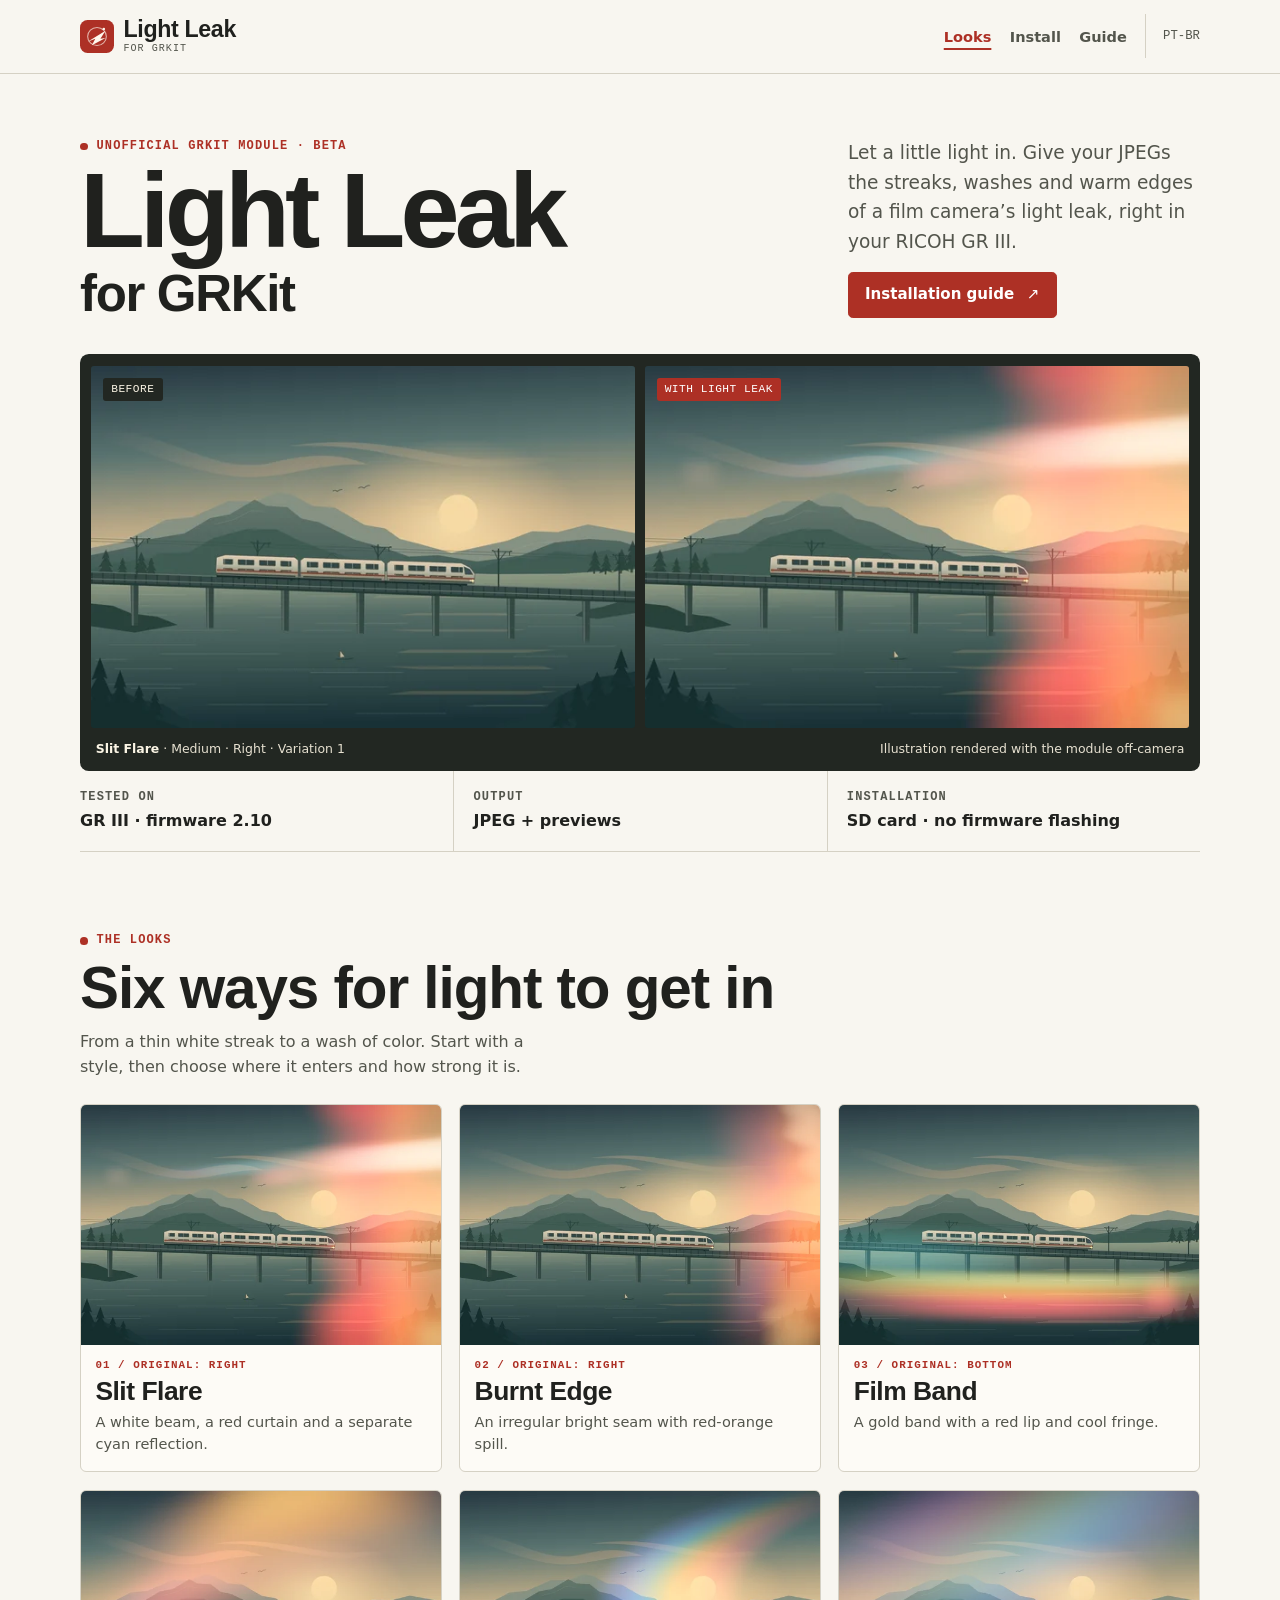
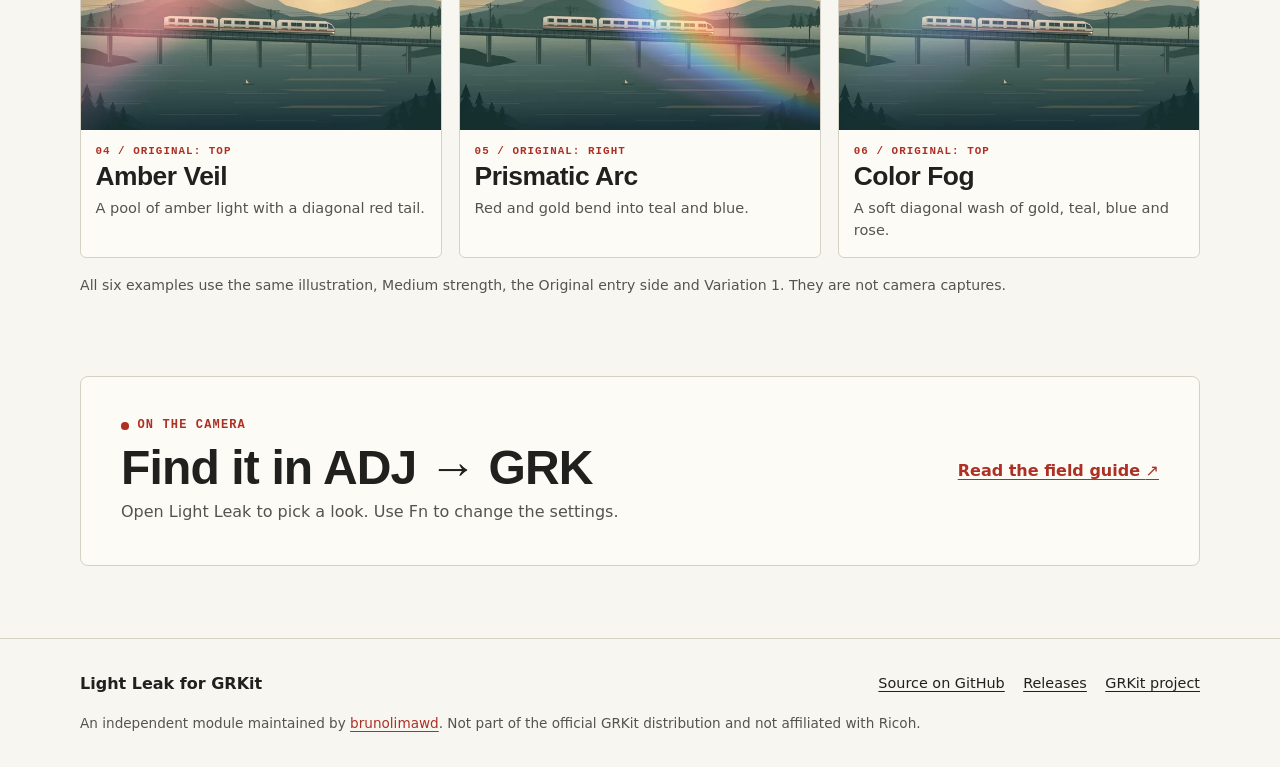
==== index.html @ 66092edd "feat(site): launch the Light Leak microsite" ====
<!doctype html>
<html lang="en">
<head>
  <meta charset="utf-8">
  <meta name="viewport" content="width=device-width, initial-scale=1">
  <title>Light Leak for GRKit — film light leaks on RICOH GR III</title>
  <meta name="description" content="Light Leak is an unofficial GRKit module that adds six film-inspired light leaks to in-camera JPEGs. See examples, compatibility and installation instructions.">
  <link rel="canonical" href="https://brunolimawd.github.io/grkit-light-leak/">
  <link rel="alternate" hreflang="en" href="https://brunolimawd.github.io/grkit-light-leak/">
  <link rel="alternate" hreflang="pt-BR" href="https://brunolimawd.github.io/grkit-light-leak/pt-br/">
  <link rel="alternate" hreflang="x-default" href="https://brunolimawd.github.io/grkit-light-leak/">
  <meta property="og:type" content="website">
  <meta property="og:site_name" content="Light Leak for GRKit">
  <meta property="og:title" content="Light Leak for GRKit — film light leaks on RICOH GR III">
  <meta property="og:description" content="An independent GRKit module that lets a little light into your JPEGs. See six looks and learn how to install it.">
  <meta property="og:url" content="https://brunolimawd.github.io/grkit-light-leak/">
  <meta property="og:locale" content="en_US">
  <meta property="og:locale:alternate" content="pt_BR">
  <meta property="og:image" content="https://brunolimawd.github.io/grkit-light-leak/assets/share.jpg">
  <meta property="og:image:width" content="1200">
  <meta property="og:image:height" content="630">
  <meta property="og:image:alt" content="An illustrated train crosses a bay at dusk with a red light leak entering from the right.">
  <meta name="twitter:card" content="summary_large_image">
  <link rel="icon" type="image/svg+xml" href="assets/mark.svg">
  <link rel="stylesheet" href="assets/site.css">
  <script type="application/ld+json">
    {"@context":"https://schema.org","@type":"WebSite","name":"Light Leak for GRKit","url":"https://brunolimawd.github.io/grkit-light-leak/","inLanguage":["en","pt-BR"]}
  </script>
</head>
<body>
  <a class="skip" href="#main">Skip to content</a>
  <header class="masthead">
    <div class="wrap masthead-inner">
      <a class="brand" href="./">
        <img src="assets/mark.svg" alt="" width="40" height="40">
        <span><span class="brand-name">Light Leak</span> <span class="brand-sub">FOR GRKIT</span></span>
      </a>
      <nav class="nav" aria-label="Main navigation">
        <ul>
          <li><a href="./" aria-current="page">Looks</a></li>
          <li><a href="install/">Install</a></li>
          <li><a href="guide/">Guide</a></li>
          <li><a class="language" href="pt-br/" lang="pt-BR" hreflang="pt-BR">PT-BR<span class="sr-only"> · Português (Brasil)</span></a></li>
        </ul>
      </nav>
    </div>
  </header>

  <main id="main" class="wrap" tabindex="-1">
    <section class="hero" aria-labelledby="hero-title">
      <div class="hero-copy">
        <div>
          <p class="eyebrow">Unofficial GRKit module · Beta</p>
          <h1 id="hero-title">Light Leak <span>for GRKit</span></h1>
        </div>
        <div class="hero-summary">
          <p>Let a little light in. Give your JPEGs the streaks, washes and warm edges of a film camera’s light leak, right in your RICOH GR III.</p>
          <a class="button" href="install/">Installation guide <span class="arrow" aria-hidden="true">↗</span></a>
        </div>
      </div>
      <figure class="comparison">
        <div class="comparison-frames">
          <div class="frame">
            <img src="assets/coastal-original.webp" srcset="assets/coastal-original-small.webp 600w, assets/coastal-original.webp 1200w" sizes="(max-width: 36rem) 94vw, (max-width: 75rem) 46vw, 540px" width="1200" height="800" alt="An illustrated train crosses a bay at dusk, with a low sun and green hills." fetchpriority="high">
            <span class="frame-label">Before</span>
          </div>
          <div class="frame">
            <img src="assets/slit-flare-large.webp" srcset="assets/slit-flare.webp 600w, assets/slit-flare-large.webp 1200w" sizes="(max-width: 36rem) 94vw, (max-width: 75rem) 46vw, 540px" width="1200" height="800" alt="A white beam and red curtain wash in from the right, with a cool reflection farther into the same scene.">
            <span class="frame-label frame-label--active">With Light Leak</span>
          </div>
        </div>
        <figcaption><span><strong>Slit Flare</strong> · Medium · Right · Variation 1</span><span>Illustration rendered with the module off-camera</span></figcaption>
      </figure>
      <dl class="proof">
        <div><dt class="label">Tested on</dt><dd>GR III · firmware 2.10</dd></div>
        <div><dt class="label">Output</dt><dd>JPEG + previews</dd></div>
        <div><dt class="label">Installation</dt><dd>SD card · no firmware flashing</dd></div>
      </dl>
    </section>

    <section class="section" id="looks" aria-labelledby="looks-title">
      <div class="section-heading">
        <div><p class="eyebrow">The looks</p><h2 id="looks-title">Six ways for light to get in</h2></div>
        <p>From a thin white streak to a wash of color. Start with a style, then choose where it enters and how strong it is.</p>
      </div>
      <div class="look-grid">
        <article class="look" id="slit-flare">
          <img src="assets/slit-flare.webp" width="600" height="400" loading="lazy" decoding="async" alt="White flare and a warm red band entering from the right.">
          <div class="look-copy"><span class="label">01 / Original: right</span><h3>Slit Flare</h3><p>A white beam, a red curtain and a separate cyan reflection.</p></div>
        </article>
        <article class="look" id="burnt-edge">
          <img src="assets/burnt-edge.webp" width="600" height="400" loading="lazy" decoding="async" alt="Broken pale seam with a red-orange glow along the right edge.">
          <div class="look-copy"><span class="label">02 / Original: right</span><h3>Burnt Edge</h3><p>An irregular bright seam with red-orange spill.</p></div>
        </article>
        <article class="look" id="film-band">
          <img src="assets/film-band.webp" width="600" height="400" loading="lazy" decoding="async" alt="A gold strip lifts off the lower edge, bordered by red and a cool fringe.">
          <div class="look-copy"><span class="label">03 / Original: bottom</span><h3>Film Band</h3><p>A gold band with a red lip and cool fringe.</p></div>
        </article>
        <article class="look" id="amber-veil">
          <img src="assets/amber-veil.webp" width="600" height="400" loading="lazy" decoding="async" alt="A patch of amber light at the top trails diagonally into red.">
          <div class="look-copy"><span class="label">04 / Original: top</span><h3>Amber Veil</h3><p>A pool of amber light with a diagonal red tail.</p></div>
        </article>
        <article class="look" id="prismatic-arc">
          <img src="assets/prismatic-arc.webp" width="600" height="400" loading="lazy" decoding="async" alt="A curve of warm and cool light arcs in from the right.">
          <div class="look-copy"><span class="label">05 / Original: right</span><h3>Prismatic Arc</h3><p>Red and gold bend into teal and blue.</p></div>
        </article>
        <article class="look" id="color-fog">
          <img src="assets/color-fog.webp" width="600" height="400" loading="lazy" decoding="async" alt="A wide wash of gold, teal, blue and rose softens the sky.">
          <div class="look-copy"><span class="label">06 / Original: top</span><h3>Color Fog</h3><p>A soft diagonal wash of gold, teal, blue and rose.</p></div>
        </article>
      </div>
      <p class="note">All six examples use the same illustration, Medium strength, the Original entry side and Variation 1. They are not camera captures.</p>
    </section>

    <section class="next" aria-labelledby="next-title">
      <div><p class="eyebrow">On the camera</p><h2 id="next-title">Find it in ADJ → GRK</h2><p>Open Light Leak to pick a look. Use Fn to change the settings.</p></div>
      <a class="text-link" href="guide/">Read the field guide <span class="arrow" aria-hidden="true">↗</span></a>
    </section>
  </main>

  <footer class="footer">
    <div class="wrap">
      <div class="footer-row">
        <strong>Light Leak for GRKit</strong>
        <ul class="footer-links">
          <li><a href="https://github.com/brunolimawd/grkit-light-leak">Source on GitHub</a></li>
          <li><a href="https://github.com/brunolimawd/grkit-light-leak/releases">Releases</a></li>
          <li><a href="https://grkit.app/">GRKit project</a></li>
        </ul>
      </div>
      <p>An independent module maintained by <a href="https://github.com/brunolimawd">brunolimawd</a>. Not part of the official GRKit distribution and not affiliated with Ricoh.</p>
    </div>
  </footer>
</body>
</html>
---- assets/site.css ----
@font-face {
  font-family: "IBM Plex Sans Condensed";
  src: url("ibm-plex-sans-condensed-600.woff2") format("woff2");
  font-style: normal;
  font-weight: 600;
  font-display: swap;
}

:root {
  color-scheme: light;
  --paper: #f8f6f0;
  --surface: #fdfbf6;
  --ink: #20211e;
  --muted: #53554c;
  --line: #d5d1c4;
  --accent: #ad3025;
  --accent-dark: #8b251b;
  --soft-accent: #f6e8e2;
  --dark: #222722;
  --light-ink: #fbf5e5;
  --heading: "IBM Plex Sans Condensed", "Arial Narrow", "Helvetica Neue", sans-serif;
  --sans: system-ui, -apple-system, BlinkMacSystemFont, "Segoe UI", sans-serif;
  --mono: ui-monospace, "SFMono-Regular", Consolas, monospace;
  --width: 70rem;
  --gutter: clamp(1rem, 4vw, 3rem);
}

*, *::before, *::after { box-sizing: border-box; }
body { margin: 0; background: var(--paper); color: var(--ink); font: 1rem/1.6 var(--sans); }
img { display: block; max-inline-size: 100%; }
a { color: var(--accent); text-underline-offset: .2em; }
a:hover { color: var(--accent-dark); }
:focus-visible { outline: .18rem solid var(--accent); outline-offset: .23rem; }
p, figure, dl, dd { margin: 0; }
h1, h2, h3 {
  margin: 0;
  color: inherit;
  font: 600 1em/1.03 var(--heading);
  letter-spacing: -.018em;
  text-wrap: balance;
}
h2 { font-size: clamp(2.25rem, 5vw, 3.65rem); }
h3 { font-size: 1.65rem; }
ul, ol { margin-block: 0; }
code { font: .9em/1.4 var(--mono); overflow-wrap: anywhere; }
p code, td code, li code { padding: .08em .25em; background: #eee9de; }
strong { font-weight: 700; }
[id] { scroll-margin-block-start: 1.5rem; }

.wrap { width: min(calc(100% - 2 * var(--gutter)), var(--width)); margin-inline: auto; }
.sr-only {
  position: absolute;
  width: 1px;
  height: 1px;
  padding: 0;
  overflow: hidden;
  clip-path: inset(50%);
  white-space: nowrap;
}
.skip {
  position: absolute;
  left: var(--gutter);
  top: .5rem;
  z-index: 2;
  padding: .6rem .95rem;
  transform: translateY(-180%);
  background: var(--surface);
}
.skip:focus { transform: none; }
.masthead { border-block-end: 1px solid var(--line); }
.masthead-inner { display: flex; min-height: 4.55rem; align-items: center; gap: 1.8rem; }
.brand {
  display: inline-flex;
  align-items: center;
  gap: .62rem;
  min-height: 2.75rem;
  color: var(--ink);
  text-decoration: none;
  white-space: nowrap;
}
.brand img { width: 2.1rem; height: 2.1rem; }
.brand-name { display: block; font: 600 1.45rem/.9 var(--heading); letter-spacing: -.015em; }
.brand-sub { display: block; margin-block-start: .3rem; color: var(--muted); font: .63rem/1 var(--mono); letter-spacing: .1em; }
.nav { margin-inline-start: auto; }
.nav ul, .footer-links {
  display: flex;
  align-items: center;
  flex-wrap: wrap;
  gap: .3rem 1.15rem;
  list-style: none;
  padding: 0;
}
.nav a, .language {
  display: inline-flex;
  align-items: center;
  min-height: 2.75rem;
  color: var(--muted);
  font-size: .91rem;
  font-weight: 600;
  text-decoration: none;
}
.nav a:hover, .language:hover, .nav a[aria-current="page"] { color: var(--accent); }
.nav a[aria-current="page"] { text-decoration: underline; text-decoration-thickness: 2px; text-underline-offset: .42em; }
.nav .language { padding-inline-start: 1.05rem; border-inline-start: 1px solid var(--line); font: .77rem var(--mono); }

.eyebrow, .label {
  color: var(--muted);
  font: .75rem/1.45 var(--mono);
  font-weight: 600;
  letter-spacing: .095em;
  text-transform: uppercase;
}
.eyebrow { display: flex; align-items: center; gap: .55rem; color: var(--accent); }
.eyebrow::before { content: ""; width: .48rem; height: .48rem; flex: none; border-radius: 50%; background: currentColor; }
.button {
  display: inline-flex;
  align-items: center;
  justify-content: center;
  gap: .85em;
  min-height: 2.85rem;
  padding: .57rem 1rem;
  border: 1px solid var(--accent);
  border-radius: .3rem;
  background: var(--accent);
  color: #fff;
  font-weight: 650;
  line-height: 1.3;
  text-decoration: none;
}
.button:hover { background: var(--accent-dark); border-color: var(--accent-dark); color: #fff; }
.text-link { font-weight: 650; }
.arrow { font-family: var(--sans); font-weight: 500; }

.hero { padding-block: clamp(2rem, 5vw, 4.25rem) 0; }
.hero-copy {
  display: grid;
  grid-template-columns: minmax(0, 1fr) minmax(17rem, 22rem);
  align-items: end;
  gap: 1.3rem 2.5rem;
  margin-block-end: clamp(1.45rem, 4vw, 2.3rem);
}
.hero h1 { margin-block: .35rem 0; font-size: clamp(3.6rem, 8.3vw, 7.5rem); line-height: .94; text-wrap: initial; letter-spacing: -.045em; }
.hero h1 span { display: block; margin-block-start: .56rem; font-size: .48em; letter-spacing: -.026em; }
.hero-summary { color: var(--muted); font-size: clamp(1rem, 1.45vw, 1.16rem); }
.hero-summary .button { margin-block-start: .95rem; font-size: .94rem; }
.comparison {
  padding: clamp(.35rem, 1vw, .7rem);
  background: var(--dark);
  color: var(--light-ink);
  border-radius: .55rem;
}
.comparison-frames { display: grid; grid-template-columns: repeat(2, minmax(0, 1fr)); gap: clamp(.28rem, .8vw, .58rem); }
.frame { position: relative; }
.frame img { width: 100%; height: auto; background: #506861; border-radius: .18rem; }
.frame-label {
  position: absolute;
  top: clamp(.4rem, 1.1vw, .75rem);
  left: clamp(.4rem, 1.1vw, .75rem);
  padding: .27rem .5rem;
  border-radius: .18rem;
  background: var(--dark);
  color: var(--light-ink);
  font: .7rem/1.3 var(--mono);
  letter-spacing: .045em;
  text-transform: uppercase;
}
.frame-label--active { background: var(--accent); color: #fff; }
.comparison figcaption {
  display: flex;
  flex-wrap: wrap;
  justify-content: space-between;
  gap: .25rem 1rem;
  padding: .72rem .28rem .15rem;
  color: #e7e1d1;
  font-size: .78rem;
  line-height: 1.45;
}
.comparison figcaption strong { color: var(--light-ink); }
.proof {
  display: grid;
  grid-template-columns: repeat(3, minmax(0, 1fr));
  border-block-end: 1px solid var(--line);
}
.proof > div { padding: 1.12rem 1.2rem 1.16rem; }
.proof > div:first-child { padding-inline-start: 0; }
.proof > div + div { border-inline-start: 1px solid var(--line); }
.proof dd { margin-block-start: .21rem; font-weight: 620; line-height: 1.4; }

.section { padding-block: clamp(2.8rem, 7vw, 5rem); }
.section-heading {
  display: flex;
  justify-content: space-between;
  align-items: end;
  flex-wrap: wrap;
  gap: .65rem 2rem;
  margin-block-end: 1.5rem;
}
.section-heading .eyebrow, .page-intro .eyebrow { margin-block-end: .55rem; }
.section-heading > p { max-width: 28rem; color: var(--muted); }
.look-grid { display: grid; grid-template-columns: repeat(3, minmax(0, 1fr)); gap: 1.1rem; }
.look {
  min-width: 0;
  background: var(--surface);
  border: 1px solid var(--line);
  border-radius: .38rem;
  overflow: hidden;
}
.look img { width: 100%; height: auto; background: #506861; }
.look-copy { padding: .85rem .9rem 1rem; }
.look-copy .label { display: block; margin-block-end: .23rem; color: var(--accent); font-size: .68rem; }
.look-copy p { margin-block-start: .4rem; color: var(--muted); font-size: .91rem; line-height: 1.5; }
.note { margin-block-start: 1rem; color: var(--muted); font-size: .88rem; }
.next {
  display: flex;
  justify-content: space-between;
  align-items: center;
  flex-wrap: wrap;
  gap: 1.1rem 2rem;
  margin-block-end: clamp(2.5rem, 6vw, 4.5rem);
  padding: clamp(1.2rem, 4vw, 2.5rem);
  border: 1px solid var(--line);
  border-radius: .5rem;
  background: var(--surface);
}
.next h2 { font-size: clamp(2.05rem, 4.8vw, 3rem); }
.next p { margin-block-start: .46rem; color: var(--muted); }
.next .eyebrow { margin: 0 0 .5rem; color: var(--accent); }

.page-intro { max-width: 47rem; padding-block: clamp(2.4rem, 6vw, 4.7rem) 1.75rem; }
.page-intro h1 { font-size: clamp(3.15rem, 7vw, 5.65rem); letter-spacing: -.035em; text-wrap: initial; }
.page-intro > p:last-child { margin-block-start: .8rem; max-width: 40rem; color: var(--muted); font-size: 1.12rem; }
.docs-layout { display: grid; grid-template-columns: minmax(0, 1fr) minmax(11.5rem, 15rem); gap: clamp(1.6rem, 6vw, 5rem); padding-block-end: clamp(2.75rem, 6vw, 4.5rem); }
.doc { min-width: 0; grid-column: 1; grid-row: 1; }
.doc > section { padding-block: 1.65rem; border-block-start: 1px solid var(--line); }
.doc > section:last-child { padding-block-end: 0; }
.doc h2 { font-size: clamp(2rem, 4vw, 2.65rem); }
.doc h3 { font-size: 1.5rem; }
.doc h2 + *, .doc h3 + *, .doc p + *, .doc ol + *, .doc .table + *, .doc .notice + * { margin-block-start: .7rem; }
.doc ol, .doc ul { padding-inline-start: 1.43rem; }
.doc li + li { margin-block-start: .5rem; }
.contents { grid-column: 2; grid-row: 1; align-self: start; border-block-start: 1px solid var(--line); padding-block-start: 1.05rem; }
.contents ul { list-style: none; padding: .4rem 0 0; }
.contents a { display: inline-flex; align-items: center; min-height: 2.75rem; color: var(--ink); }
.contents a:hover { color: var(--accent); }
.table { width: 100%; border-collapse: collapse; table-layout: auto; text-align: start; border-block: 1px solid var(--line); font-size: .94rem; overflow-wrap: anywhere; }
.table th, .table td { padding: .55rem .6rem; text-align: start; border-block-end: 1px solid var(--line); }
.table thead { background: #eee9df; }
.notice {
  padding: 1rem 1.12rem;
  border-inline-start: .19rem solid var(--accent);
  border-radius: .15rem;
  background: var(--soft-accent);
}
.notice .label { display: block; margin-block-end: .35rem; color: var(--accent); }
.notice .button { margin-block-start: .75rem; }
.settings, .faq { display: grid; gap: 0; }
.settings > div, .faq > div { padding-block: .9rem; border-block-end: 1px solid var(--line); }
.settings > div:first-child, .faq > div:first-child { border-block-start: 1px solid var(--line); }
.settings dt { font-weight: 720; }
.settings dd { margin-block-start: .26rem; }
.faq h3 a { color: inherit; text-decoration: none; }
.faq h3 a:hover, .faq h3 a:focus-visible { color: var(--accent); text-decoration: underline; }
.faq .arrow { margin-inline-start: .26em; color: var(--accent); font-size: .73em; }
.faq p { margin-block-start: .4rem; }

.footer { border-block-start: 1px solid var(--line); padding-block: 1.4rem 2rem; }
.footer-row { display: flex; align-items: center; justify-content: space-between; flex-wrap: wrap; gap: .5rem 1.2rem; }
.footer .footer-links a { display: inline-flex; align-items: center; min-height: 2.75rem; color: var(--ink); font-size: .9rem; }
.footer .footer-links a:hover { color: var(--accent); }
.footer p { margin-block-start: .48rem; color: var(--muted); font-size: .85rem; }

@media (max-width: 52rem) {
  .hero-copy { grid-template-columns: minmax(0, 1fr) minmax(13rem, 18.5rem); column-gap: 1.5rem; }
  .look-grid { grid-template-columns: repeat(2, minmax(0, 1fr)); }
  .docs-layout { grid-template-columns: minmax(0, 1fr); }
  .doc, .contents { grid-column: auto; grid-row: auto; }
  .contents ul { display: flex; flex-wrap: wrap; gap: 0 1.15rem; }
}

@media (max-width: 36rem) {
  .masthead-inner { flex-wrap: wrap; align-items: center; gap: 0 .85rem; padding-block: .45rem; }
  .nav { width: 100%; margin: .15rem 0 0; border-block-start: 1px solid var(--line); }
  .nav ul { gap: .15rem 1.05rem; }
  .hero-copy { grid-template-columns: minmax(0, 1fr); gap: 1rem; }
  .hero h1 { font-size: clamp(3.5rem, 12.5vw, 5.4rem); }
  .hero h1 span { margin-block-start: .34rem; }
  .comparison-frames { grid-template-columns: minmax(0, 1fr); }
  .comparison figcaption { padding: .59rem .24rem .25rem; }
  .proof > div { padding: .83rem .55rem; }
  .proof dd { font-size: .85rem; }
  .proof .label { font-size: .64rem; }
}

@media (max-width: 25rem) {
  .look-grid { grid-template-columns: minmax(0, 1fr); }
  .table th, .table td { padding-inline: .36rem; }
}
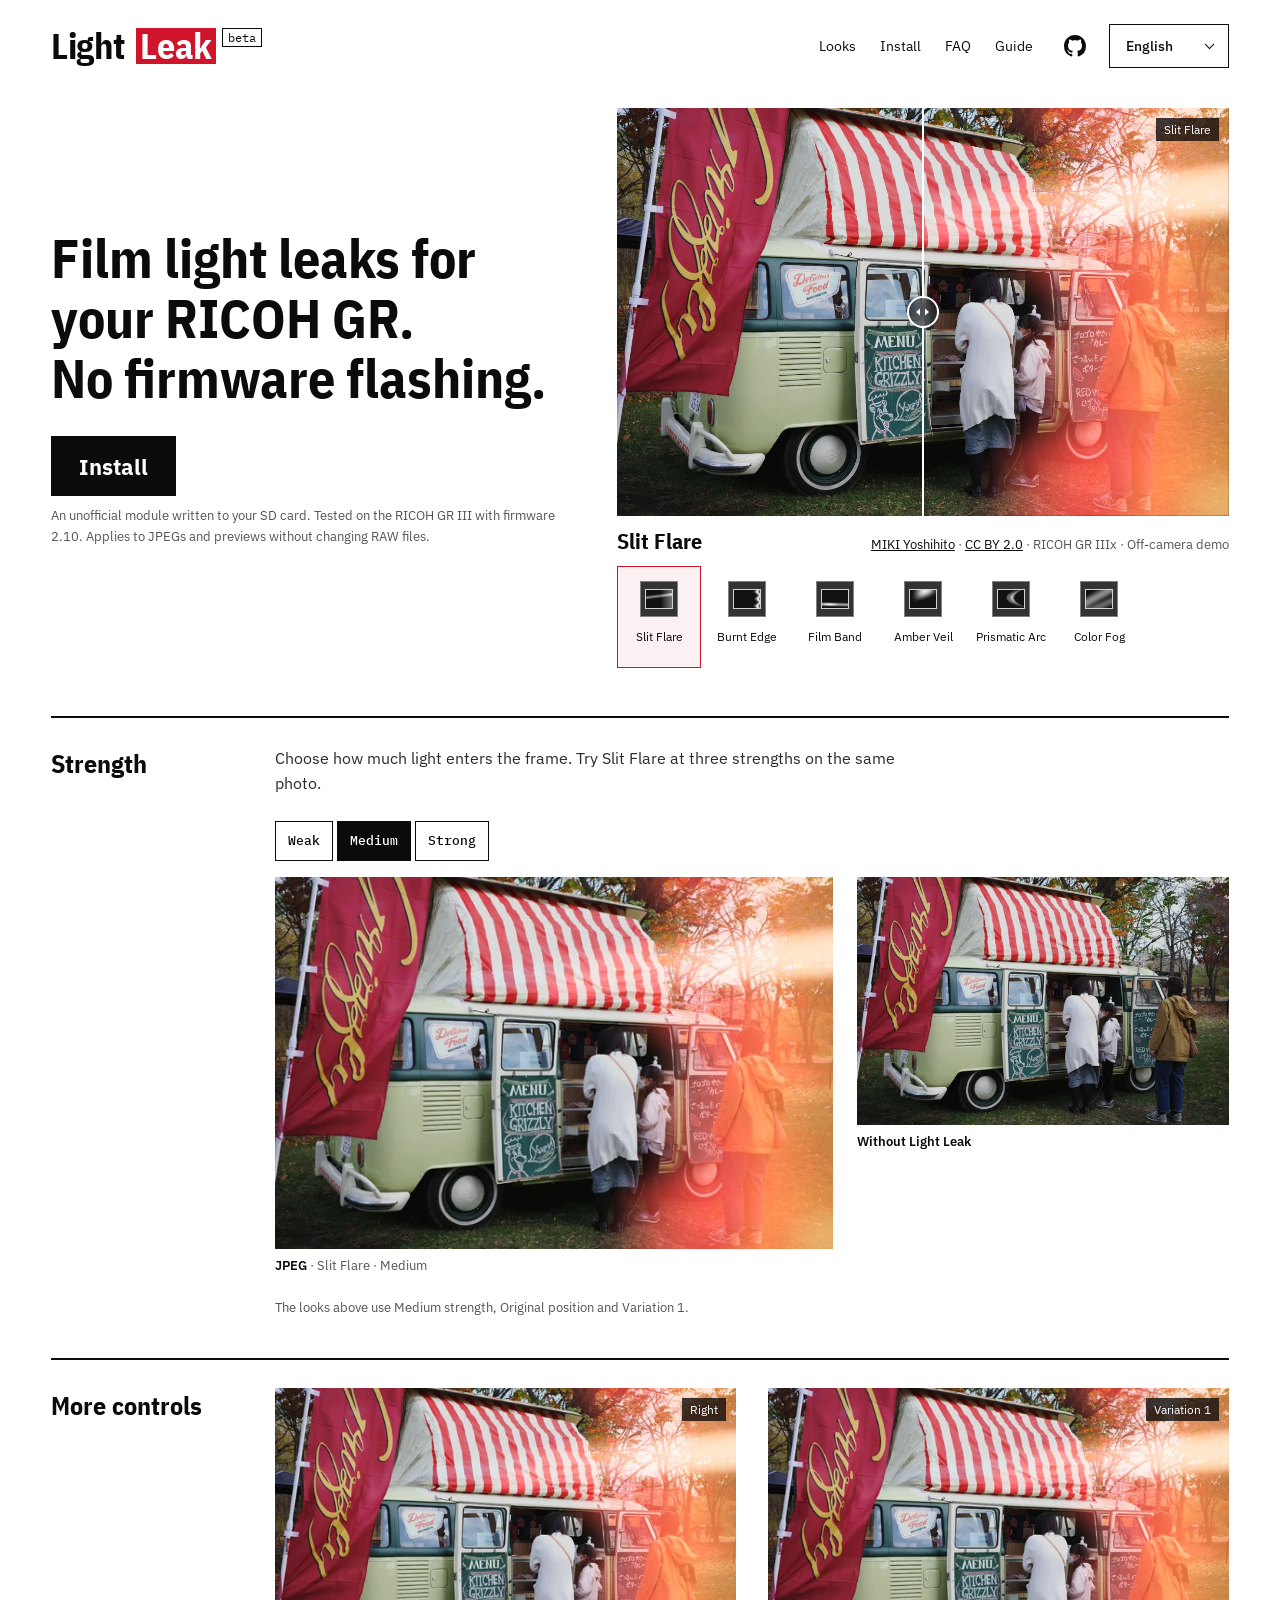
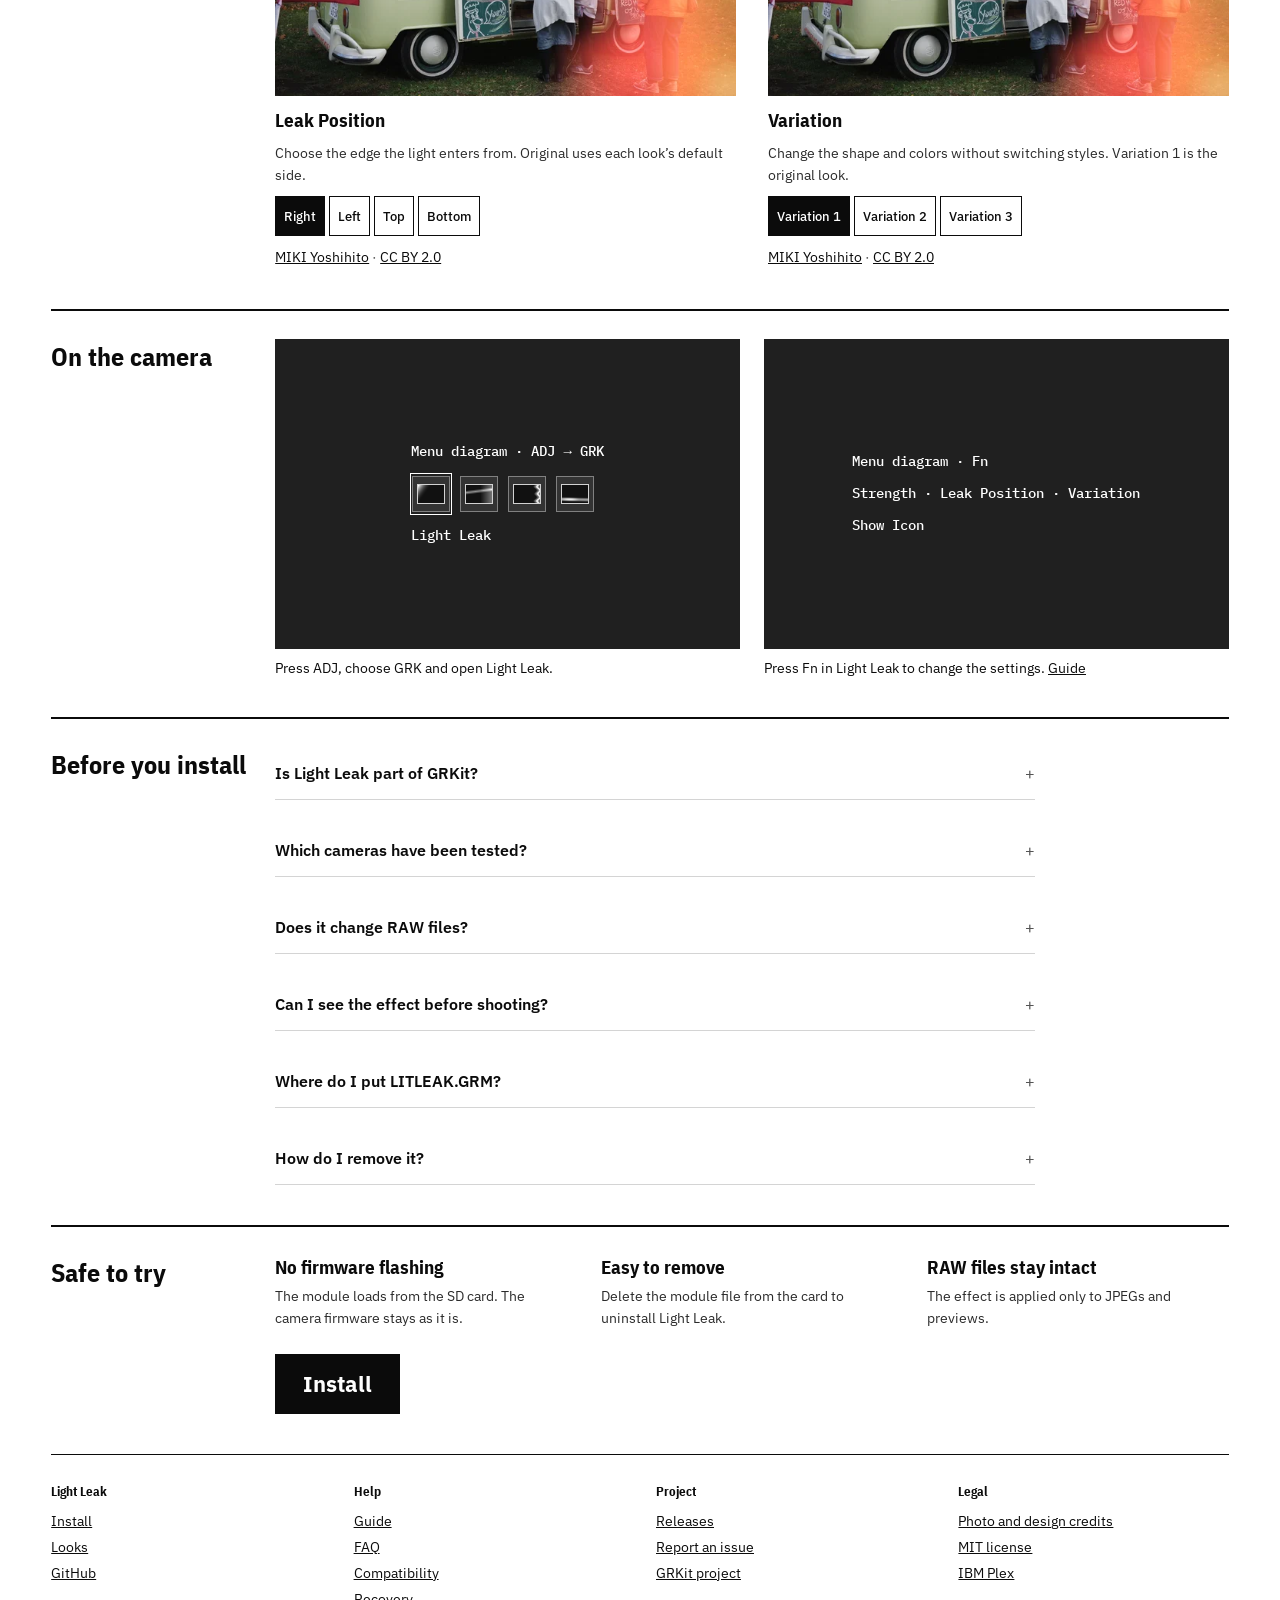
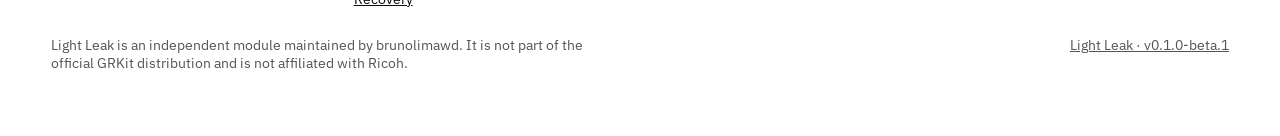
==== commit 657a244f: "feat(site): match the GRKit layout and demo photo" ====
--- a/index.html
+++ b/index.html
@@ -19,116 +19,236 @@
   <meta property="og:image" content="https://brunolimawd.github.io/grkit-light-leak/assets/share.jpg">
   <meta property="og:image:width" content="1200">
   <meta property="og:image:height" content="630">
-  <meta property="og:image:alt" content="An illustrated train crosses a bay at dusk with a red light leak entering from the right.">
+  <meta property="og:image:alt" content="A food truck with a striped awning and customers outside — Slit Flare">
   <meta name="twitter:card" content="summary_large_image">
   <link rel="icon" type="image/svg+xml" href="assets/mark.svg">
   <link rel="stylesheet" href="assets/site.css">
   <script type="application/ld+json">
     {"@context":"https://schema.org","@type":"WebSite","name":"Light Leak for GRKit","url":"https://brunolimawd.github.io/grkit-light-leak/","inLanguage":["en","pt-BR"]}
   </script>
+  <script defer src="./assets/site.js"></script>
 </head>
-<body>
+<body class="page">
   <a class="skip" href="#main">Skip to content</a>
   <header class="masthead">
-    <div class="wrap masthead-inner">
-      <a class="brand" href="./">
-        <img src="assets/mark.svg" alt="" width="40" height="40">
-        <span><span class="brand-name">Light Leak</span> <span class="brand-sub">FOR GRKIT</span></span>
-      </a>
-      <nav class="nav" aria-label="Main navigation">
-        <ul>
-          <li><a href="./" aria-current="page">Looks</a></li>
-          <li><a href="install/">Install</a></li>
-          <li><a href="guide/">Guide</a></li>
-          <li><a class="language" href="pt-br/" lang="pt-BR" hreflang="pt-BR">PT-BR<span class="sr-only"> · Português (Brasil)</span></a></li>
-        </ul>
-      </nav>
+    <div class="masthead-top">
+      <div class="masthead-title">
+        <a class="masthead-name" href="./">Light <span class="kit">Leak</span></a>
+        <a class="masthead-version" href="https://github.com/brunolimawd/grkit-light-leak/releases">beta</a>
+      </div>
+      <div class="languages">
+        <nav class="masthead-nav" aria-label="Main navigation">
+          <a href="./#looks">Looks</a>
+          <a href="./install/">Install</a>
+          <a href="./#faq">FAQ</a>
+          <a href="./guide/">Guide</a>
+        </nav>
+        <a class="github" href="https://github.com/brunolimawd/grkit-light-leak" aria-label="GitHub">
+          <img src="./assets/github.svg" width="22" height="22" alt="">
+        </a>
+        <a class="language-fallback" href="./pt-br/" lang="pt-BR" hreflang="pt-BR">Português</a>
+        <span class="language-select" hidden>
+          <select class="button" aria-label="Language" data-language>
+            <option value="./" lang="en" selected>English</option>
+            <option value="./pt-br/" lang="pt-BR">Português</option>
+          </select>
+        </span>
+      </div>
     </div>
   </header>
 
-  <main id="main" class="wrap" tabindex="-1">
-    <section class="hero" aria-labelledby="hero-title">
-      <div class="hero-copy">
-        <div>
-          <p class="eyebrow">Unofficial GRKit module · Beta</p>
-          <h1 id="hero-title">Light Leak <span>for GRKit</span></h1>
-        </div>
-        <div class="hero-summary">
-          <p>Let a little light in. Give your JPEGs the streaks, washes and warm edges of a film camera’s light leak, right in your RICOH GR III.</p>
-          <a class="button" href="install/">Installation guide <span class="arrow" aria-hidden="true">↗</span></a>
-        </div>
-      </div>
-      <figure class="comparison">
-        <div class="comparison-frames">
-          <div class="frame">
-            <img src="assets/coastal-original.webp" srcset="assets/coastal-original-small.webp 600w, assets/coastal-original.webp 1200w" sizes="(max-width: 36rem) 94vw, (max-width: 75rem) 46vw, 540px" width="1200" height="800" alt="An illustrated train crosses a bay at dusk, with a low sun and green hills." fetchpriority="high">
-            <span class="frame-label">Before</span>
+  <main id="main" tabindex="-1">
+    <section class="landing-hero" id="looks" aria-labelledby="hero-title">
+      <div class="landing-copy">
+        <h1 class="lead" id="hero-title"><span class="lead-line">Film light leaks for your RICOH GR.</span> <span class="lead-line">No firmware flashing.</span></h1>
+        <div class="landing-action">
+          <a class="download landing-install" href="install/">Install</a>
+          <p class="note">An unofficial module written to your SD card. Tested on the RICOH GR III with firmware 2.10. Applies to JPEGs and previews without changing RAW files.</p>
+        </div>
+      </div>
+      <div class="landing-looks" data-preview data-alt="A food truck with a striped awning and customers outside">
+        <div class="frame">
+          <div class="image-comparison">
+            <img src="./assets/sample-original.webp" srcset="./assets/sample-original-small.webp 600w, ./assets/sample-original.webp 1200w" sizes="(max-width: 860px) 92vw, (max-width: 1280px) 48vw, 607px" width="1200" height="800" fetchpriority="high" alt="A food truck with a striped awning and customers outside — Without Light Leak">
+            <div class="comparison-effect">
+              <img src="./assets/slit-flare-large.webp" srcset="./assets/slit-flare.webp 600w, ./assets/slit-flare-large.webp 1200w" sizes="(max-width: 860px) 92vw, (max-width: 1280px) 48vw, 607px" width="1200" height="800" data-preview-image alt="A food truck with a striped awning and customers outside — Slit Flare">
+            </div>
+            <input class="comparison-control" type="range" min="0" max="100" value="50" aria-label="Before and after: slide to reveal the Light Leak effect" hidden>
+            <span class="comparison-handle" aria-hidden="true">
+              <span class="comparison-knob" hidden><svg width="19" height="12" viewBox="0 0 19 12" fill="currentColor"><path d="M7 2.5 3 6l4 3.5zm5 0L16 6l-4 3.5z"/></svg></span>
+            </span>
           </div>
-          <div class="frame">
-            <img src="assets/slit-flare-large.webp" srcset="assets/slit-flare.webp 600w, assets/slit-flare-large.webp 1200w" sizes="(max-width: 36rem) 94vw, (max-width: 75rem) 46vw, 540px" width="1200" height="800" alt="A white beam and red curtain wash in from the right, with a cool reflection farther into the same scene.">
-            <span class="frame-label frame-label--active">With Light Leak</span>
+          <span class="tag" data-preview-label lang="en">Slit Flare</span>
+        </div>
+        <div class="landing-looks-meta">
+          <p class="landing-look-name" data-preview-label aria-live="polite" lang="en">Slit Flare</p>
+          <p class="note"><a href="https://www.flickr.com/photos/mujitra/53311001084/">MIKI Yoshihito</a> · <a href="https://creativecommons.org/licenses/by/2.0/">CC BY 2.0</a> · RICOH GR IIIx · Off-camera demo</p>
+        </div>
+        <div class="landing-strip" role="group" aria-label="Looks" data-preview-options hidden>
+          <button type="button" class="landing-film" aria-pressed="true" data-name="Slit Flare" data-image="./assets/slit-flare-large.webp" data-srcset="./assets/slit-flare.webp 600w, ./assets/slit-flare-large.webp 1200w"><span class="landing-icon"><img src="./assets/2-slit.png" width="40" height="40" alt=""></span><span lang="en">Slit Flare</span></button>
+          <button type="button" class="landing-film" aria-pressed="false" data-name="Burnt Edge" data-image="./assets/burnt-edge-large.webp" data-srcset="./assets/burnt-edge.webp 600w, ./assets/burnt-edge-large.webp 1200w"><span class="landing-icon"><img src="./assets/3-burnt.png" width="40" height="40" alt=""></span><span lang="en">Burnt Edge</span></button>
+          <button type="button" class="landing-film" aria-pressed="false" data-name="Film Band" data-image="./assets/film-band-large.webp" data-srcset="./assets/film-band.webp 600w, ./assets/film-band-large.webp 1200w"><span class="landing-icon"><img src="./assets/4-band.png" width="40" height="40" alt=""></span><span lang="en">Film Band</span></button>
+          <button type="button" class="landing-film" aria-pressed="false" data-name="Amber Veil" data-image="./assets/amber-veil-large.webp" data-srcset="./assets/amber-veil.webp 600w, ./assets/amber-veil-large.webp 1200w"><span class="landing-icon"><img src="./assets/5-veil.png" width="40" height="40" alt=""></span><span lang="en">Amber Veil</span></button>
+          <button type="button" class="landing-film" aria-pressed="false" data-name="Prismatic Arc" data-image="./assets/prismatic-arc-large.webp" data-srcset="./assets/prismatic-arc.webp 600w, ./assets/prismatic-arc-large.webp 1200w"><span class="landing-icon"><img src="./assets/6-prism.png" width="40" height="40" alt=""></span><span lang="en">Prismatic Arc</span></button>
+          <button type="button" class="landing-film" aria-pressed="false" data-name="Color Fog" data-image="./assets/color-fog-large.webp" data-srcset="./assets/color-fog.webp 600w, ./assets/color-fog-large.webp 1200w"><span class="landing-icon"><img src="./assets/7-fog.png" width="40" height="40" alt=""></span><span lang="en">Color Fog</span></button>
+        </div>
+        <noscript><p class="note"><a href="guide/#styles">Read about all six styles in the guide</a></p></noscript>
+      </div>
+    </section>
+
+    <section class="section" id="strength" aria-labelledby="strength-title">
+      <h2 id="strength-title">Strength</h2>
+      <div class="section-body">
+        <p class="landing-text">Choose how much light enters the frame. Try Slit Flare at three strengths on the same photo.</p>
+        <div class="landing-framing" data-preview data-alt="A food truck with a striped awning and customers outside — Slit Flare">
+          <div class="landing-choices" role="group" aria-label="Strength" data-preview-options hidden>
+            <button type="button" class="button small landing-ratio" aria-pressed="false" data-image="./assets/slit-weak.webp" data-name="Weak">Weak</button>
+            <button type="button" class="button small landing-ratio" aria-pressed="true" data-image="./assets/slit-flare.webp" data-name="Medium">Medium</button>
+            <button type="button" class="button small landing-ratio" aria-pressed="false" data-image="./assets/slit-strong.webp" data-name="Strong">Strong</button>
           </div>
-        </div>
-        <figcaption><span><strong>Slit Flare</strong> · Medium · Right · Variation 1</span><span>Illustration rendered with the module off-camera</span></figcaption>
-      </figure>
-      <dl class="proof">
-        <div><dt class="label">Tested on</dt><dd>GR III · firmware 2.10</dd></div>
-        <div><dt class="label">Output</dt><dd>JPEG + previews</dd></div>
-        <div><dt class="label">Installation</dt><dd>SD card · no firmware flashing</dd></div>
-      </dl>
-    </section>
-
-    <section class="section" id="looks" aria-labelledby="looks-title">
-      <div class="section-heading">
-        <div><p class="eyebrow">The looks</p><h2 id="looks-title">Six ways for light to get in</h2></div>
-        <p>From a thin white streak to a wash of color. Start with a style, then choose where it enters and how strong it is.</p>
-      </div>
-      <div class="look-grid">
-        <article class="look" id="slit-flare">
-          <img src="assets/slit-flare.webp" width="600" height="400" loading="lazy" decoding="async" alt="White flare and a warm red band entering from the right.">
-          <div class="look-copy"><span class="label">01 / Original: right</span><h3>Slit Flare</h3><p>A white beam, a red curtain and a separate cyan reflection.</p></div>
-        </article>
-        <article class="look" id="burnt-edge">
-          <img src="assets/burnt-edge.webp" width="600" height="400" loading="lazy" decoding="async" alt="Broken pale seam with a red-orange glow along the right edge.">
-          <div class="look-copy"><span class="label">02 / Original: right</span><h3>Burnt Edge</h3><p>An irregular bright seam with red-orange spill.</p></div>
-        </article>
-        <article class="look" id="film-band">
-          <img src="assets/film-band.webp" width="600" height="400" loading="lazy" decoding="async" alt="A gold strip lifts off the lower edge, bordered by red and a cool fringe.">
-          <div class="look-copy"><span class="label">03 / Original: bottom</span><h3>Film Band</h3><p>A gold band with a red lip and cool fringe.</p></div>
-        </article>
-        <article class="look" id="amber-veil">
-          <img src="assets/amber-veil.webp" width="600" height="400" loading="lazy" decoding="async" alt="A patch of amber light at the top trails diagonally into red.">
-          <div class="look-copy"><span class="label">04 / Original: top</span><h3>Amber Veil</h3><p>A pool of amber light with a diagonal red tail.</p></div>
-        </article>
-        <article class="look" id="prismatic-arc">
-          <img src="assets/prismatic-arc.webp" width="600" height="400" loading="lazy" decoding="async" alt="A curve of warm and cool light arcs in from the right.">
-          <div class="look-copy"><span class="label">05 / Original: right</span><h3>Prismatic Arc</h3><p>Red and gold bend into teal and blue.</p></div>
-        </article>
-        <article class="look" id="color-fog">
-          <img src="assets/color-fog.webp" width="600" height="400" loading="lazy" decoding="async" alt="A wide wash of gold, teal, blue and rose softens the sky.">
-          <div class="look-copy"><span class="label">06 / Original: top</span><h3>Color Fog</h3><p>A soft diagonal wash of gold, teal, blue and rose.</p></div>
-        </article>
-      </div>
-      <p class="note">All six examples use the same illustration, Medium strength, the Original entry side and Variation 1. They are not camera captures.</p>
-    </section>
-
-    <section class="next" aria-labelledby="next-title">
-      <div><p class="eyebrow">On the camera</p><h2 id="next-title">Find it in ADJ → GRK</h2><p>Open Light Leak to pick a look. Use Fn to change the settings.</p></div>
-      <a class="text-link" href="guide/">Read the field guide <span class="arrow" aria-hidden="true">↗</span></a>
+          <div class="landing-framing-views">
+            <figure>
+              <div class="frame"><img src="./assets/slit-flare.webp" width="600" height="400" data-preview-image loading="lazy" decoding="async" alt="A food truck with a striped awning and customers outside — Slit Flare, Medium"></div>
+              <figcaption><b>JPEG</b> · Slit Flare · <span data-preview-label aria-live="polite">Medium</span></figcaption>
+            </figure>
+            <figure>
+              <div class="frame"><img src="./assets/sample-original-small.webp" width="600" height="400" loading="lazy" decoding="async" alt="A food truck with a striped awning and customers outside — Without Light Leak"></div>
+              <figcaption><b>Without Light Leak</b></figcaption>
+            </figure>
+          </div>
+        </div>
+        <p class="note">The looks above use Medium strength, Original position and Variation 1.</p>
+      </div>
+    </section>
+
+    <section class="section" aria-labelledby="details-title">
+      <h2 id="details-title">More controls</h2>
+      <div class="section-body">
+        <div class="landing-details">
+          <figure class="landing-detail" data-preview data-alt="A food truck with a striped awning and customers outside — Slit Flare">
+            <div class="frame"><img src="./assets/slit-flare.webp" width="600" height="400" data-preview-image loading="lazy" decoding="async" alt="A food truck with a striped awning and customers outside — Slit Flare, Right"><span class="tag" data-preview-label>Right</span></div>
+            <figcaption>
+              <h3>Leak Position</h3>
+              <p>Choose the edge the light enters from. Original uses each look’s default side.</p>
+              <div class="landing-choices" role="group" aria-label="Leak Position" data-preview-options hidden>
+                <button type="button" class="button small" aria-pressed="true" data-image="./assets/slit-flare.webp" data-name="Right">Right</button>
+            <button type="button" class="button small" aria-pressed="false" data-image="./assets/slit-left.webp" data-name="Left">Left</button>
+            <button type="button" class="button small" aria-pressed="false" data-image="./assets/slit-top.webp" data-name="Top">Top</button>
+            <button type="button" class="button small" aria-pressed="false" data-image="./assets/slit-bottom.webp" data-name="Bottom">Bottom</button>
+              </div>
+              <p class="note"><a href="https://www.flickr.com/photos/mujitra/53311001084/">MIKI Yoshihito</a> · <a href="https://creativecommons.org/licenses/by/2.0/">CC BY 2.0</a></p>
+            </figcaption>
+          </figure>
+          <figure class="landing-detail" data-preview data-alt="A food truck with a striped awning and customers outside — Slit Flare">
+            <div class="frame"><img src="./assets/slit-flare.webp" width="600" height="400" data-preview-image loading="lazy" decoding="async" alt="A food truck with a striped awning and customers outside — Slit Flare, Variation 1"><span class="tag" data-preview-label>Variation 1</span></div>
+            <figcaption>
+              <h3>Variation</h3>
+              <p>Change the shape and colors without switching styles. Variation 1 is the original look.</p>
+              <div class="landing-choices" role="group" aria-label="Variation" data-preview-options hidden>
+                <button type="button" class="button small" aria-pressed="true" data-image="./assets/slit-flare.webp" data-name="Variation 1">Variation 1</button>
+            <button type="button" class="button small" aria-pressed="false" data-image="./assets/slit-variation-2.webp" data-name="Variation 2">Variation 2</button>
+            <button type="button" class="button small" aria-pressed="false" data-image="./assets/slit-variation-3.webp" data-name="Variation 3">Variation 3</button>
+              </div>
+              <p class="note"><a href="https://www.flickr.com/photos/mujitra/53311001084/">MIKI Yoshihito</a> · <a href="https://creativecommons.org/licenses/by/2.0/">CC BY 2.0</a></p>
+            </figcaption>
+          </figure>
+        </div>
+      </div>
+    </section>
+
+    <section class="section" aria-labelledby="camera-title">
+      <h2 id="camera-title">On the camera</h2>
+      <div class="section-body">
+        <div class="landing-screens">
+          <figure>
+            <div class="camera-diagram" aria-hidden="true">
+              <p>Menu diagram · ADJ → GRK</p>
+              <div class="camera-diagram-tiles">
+                <img src="./assets/0-module.png" width="40" height="40" alt="" loading="lazy">
+                <img src="./assets/2-slit.png" width="40" height="40" alt="" loading="lazy">
+                <img src="./assets/3-burnt.png" width="40" height="40" alt="" loading="lazy">
+                <img src="./assets/4-band.png" width="40" height="40" alt="" loading="lazy">
+              </div>
+              <p>Light Leak</p>
+            </div>
+            <figcaption>Press ADJ, choose GRK and open Light Leak.</figcaption>
+          </figure>
+          <figure>
+            <div class="camera-diagram" aria-hidden="true">
+              <p>Menu diagram · Fn</p>
+              <p>Strength · Leak Position · Variation</p>
+              <p>Show Icon</p>
+            </div>
+            <figcaption>Press Fn in Light Leak to change the settings. <a href="guide/">Guide</a></figcaption>
+          </figure>
+        </div>
+      </div>
+    </section>
+
+    <section class="section" id="faq" aria-labelledby="faq-title">
+      <h2 id="faq-title">Before you install</h2>
+      <div class="section-body faq">
+        <details><summary>Is Light Leak part of GRKit?</summary><p>No. It is a separate, unofficial module. A compatible GRKit runtime must already be installed.</p></details>
+        <details><summary>Which cameras have been tested?</summary><p>The module was tested on the RICOH GR III with firmware 2.10. The GR IIIx used for the sample photo and other models have not been tested with the module.</p></details>
+        <details><summary>Does it change RAW files?</summary><p>No. Light Leak is written to the JPEG and its previews, not to the RAW sensor data.</p></details>
+        <details><summary>Can I see the effect before shooting?</summary><p>No. The viewfinder icon indicates the active style, but the effect itself appears only in the recorded JPEG and its previews.</p></details>
+        <details><summary>Where do I put LITLEAK.GRM?</summary><p>Copy it to <code>GRKIT/MODULES/LITLEAK.GRM</code> from the root of the SD card.</p></details>
+        <details><summary>How do I remove it?</summary><p>Turn your camera off and remove <code>GRKIT/MODULES/LITLEAK.GRM</code> from the card. You do not need to flash the firmware.</p></details>
+      </div>
+    </section>
+
+    <section class="section" aria-labelledby="safe-title">
+      <h2 id="safe-title">Safe to try</h2>
+      <div class="section-body">
+        <ul class="landing-facts">
+          <li><h3>No firmware flashing</h3><p>The module loads from the SD card. The camera firmware stays as it is.</p></li>
+          <li><h3>Easy to remove</h3><p>Delete the module file from the card to uninstall Light Leak.</p></li>
+          <li><h3>RAW files stay intact</h3><p>The effect is applied only to JPEGs and previews.</p></li>
+        </ul>
+        <a class="download landing-install landing-safe-install" href="install/">Install</a>
+      </div>
     </section>
   </main>
 
   <footer class="footer">
-    <div class="wrap">
-      <div class="footer-row">
-        <strong>Light Leak for GRKit</strong>
-        <ul class="footer-links">
-          <li><a href="https://github.com/brunolimawd/grkit-light-leak">Source on GitHub</a></li>
+    <div class="footer-links">
+      <div class="footer-group">
+        <p class="footer-heading">Light Leak</p>
+        <ul>
+          <li><a href="./install/">Install</a></li>
+          <li><a href="./#looks">Looks</a></li>
+          <li><a href="https://github.com/brunolimawd/grkit-light-leak">GitHub</a></li>
+        </ul>
+      </div>
+      <div class="footer-group">
+        <p class="footer-heading">Help</p>
+        <ul>
+          <li><a href="./guide/">Guide</a></li>
+          <li><a href="./#faq">FAQ</a></li>
+          <li><a href="./install/#compatibility">Compatibility</a></li>
+          <li><a href="https://grkit.app/docs/recovery/">Recovery</a></li>
+        </ul>
+      </div>
+      <div class="footer-group">
+        <p class="footer-heading">Project</p>
+        <ul>
           <li><a href="https://github.com/brunolimawd/grkit-light-leak/releases">Releases</a></li>
+          <li><a href="https://github.com/brunolimawd/grkit-light-leak/issues">Report an issue</a></li>
           <li><a href="https://grkit.app/">GRKit project</a></li>
         </ul>
       </div>
-      <p>An independent module maintained by <a href="https://github.com/brunolimawd">brunolimawd</a>. Not part of the official GRKit distribution and not affiliated with Ricoh.</p>
+      <div class="footer-group">
+        <p class="footer-heading">Legal</p>
+        <ul>
+          <li><a href="https://github.com/brunolimawd/grkit-light-leak/tree/gh-pages#sample-photo-and-credits">Photo and design credits</a></li>
+          <li><a href="https://github.com/brunolimawd/grkit-light-leak/blob/gh-pages/LICENSE">MIT license</a></li>
+          <li><a href="./assets/IBM-Plex-OFL.txt">IBM Plex</a></li>
+        </ul>
+      </div>
+    </div>
+    <div class="footer-meta">
+      <p>Light Leak is an independent module maintained by brunolimawd. It is not part of the official GRKit distribution and is not affiliated with Ricoh.</p>
+      <a href="https://github.com/brunolimawd/grkit-light-leak/releases">Light Leak · v0.1.0-beta.1</a>
     </div>
   </footer>
 </body>
--- a/assets/site.css
+++ b/assets/site.css
@@ -1,297 +1,376 @@
-@font-face {
-  font-family: "IBM Plex Sans Condensed";
-  src: url("ibm-plex-sans-condensed-600.woff2") format("woff2");
-  font-style: normal;
+/* Layout and component styles adapted from ahonn/GRKit web/src/styles.css
+   (MIT, see LICENSE). Only the components used on this site are included. */
+@font-face {
+  font-family: 'IBM Plex Sans';
+  src: url('ibm-plex-sans-400.woff2') format('woff2');
+  font-weight: 400;
+  font-display: swap;
+}
+@font-face {
+  font-family: 'IBM Plex Sans';
+  src: url('ibm-plex-sans-500.woff2') format('woff2');
+  font-weight: 500;
+  font-display: swap;
+}
+@font-face {
+  font-family: 'IBM Plex Sans';
+  src: url('ibm-plex-sans-600.woff2') format('woff2');
   font-weight: 600;
   font-display: swap;
 }
+@font-face {
+  font-family: 'IBM Plex Sans';
+  src: url('ibm-plex-sans-700.woff2') format('woff2');
+  font-weight: 700;
+  font-display: swap;
+}
+@font-face {
+  font-family: 'IBM Plex Sans Condensed';
+  src: url('ibm-plex-sans-condensed-700.woff2') format('woff2');
+  font-weight: 700;
+  font-display: swap;
+}
+@font-face {
+  font-family: 'IBM Plex Mono';
+  src: url('ibm-plex-mono-400.woff2') format('woff2');
+  font-weight: 400;
+  font-display: swap;
+}
+@font-face {
+  font-family: 'IBM Plex Mono';
+  src: url('ibm-plex-mono-500.woff2') format('woff2');
+  font-weight: 500;
+  font-display: swap;
+}
 
 :root {
+  --ink: #0b0b0b;
+  --ink-2: #2b2b2b;
+  --muted: #545454;
+  --line: #d4d4d4;
+  --paper: #ffffff;
+  --accent: #cf142b;
+  --selected: #fcf1f2;
+  --warning: #a3111f;
+  --code: #f2f2f2;
+  --body: 'IBM Plex Sans', sans-serif;
+  --display: 'IBM Plex Sans Condensed', sans-serif;
+  --mono: 'IBM Plex Mono', monospace;
+  --stuck-heading-line: 36px;
   color-scheme: light;
-  --paper: #f8f6f0;
-  --surface: #fdfbf6;
-  --ink: #20211e;
-  --muted: #53554c;
-  --line: #d5d1c4;
-  --accent: #ad3025;
-  --accent-dark: #8b251b;
-  --soft-accent: #f6e8e2;
-  --dark: #222722;
-  --light-ink: #fbf5e5;
-  --heading: "IBM Plex Sans Condensed", "Arial Narrow", "Helvetica Neue", sans-serif;
-  --sans: system-ui, -apple-system, BlinkMacSystemFont, "Segoe UI", sans-serif;
-  --mono: ui-monospace, "SFMono-Regular", Consolas, monospace;
-  --width: 70rem;
-  --gutter: clamp(1rem, 4vw, 3rem);
-}
-
-*, *::before, *::after { box-sizing: border-box; }
-body { margin: 0; background: var(--paper); color: var(--ink); font: 1rem/1.6 var(--sans); }
-img { display: block; max-inline-size: 100%; }
-a { color: var(--accent); text-underline-offset: .2em; }
-a:hover { color: var(--accent-dark); }
-:focus-visible { outline: .18rem solid var(--accent); outline-offset: .23rem; }
-p, figure, dl, dd { margin: 0; }
-h1, h2, h3 {
+}
+
+* { box-sizing: border-box; }
+body { margin: 0; background: var(--paper); color: var(--ink); font-family: var(--body); -webkit-text-size-adjust: 100%; }
+a { color: var(--ink); }
+a:hover { color: var(--accent); }
+button, select { font: inherit; color: inherit; }
+:focus-visible { outline: 2px solid var(--accent); outline-offset: 2px; }
+[hidden] { display: none !important; }
+code { background: var(--code); font: .88em var(--mono); overflow-wrap: anywhere; padding: 1px 5px; }
+.skip { position: absolute; top: 8px; left: 16px; z-index: 6; padding: 8px 12px; transform: translateY(-150%); background: var(--paper); }
+.skip:focus { transform: none; }
+
+.page {
+  max-width: 1280px;
+  margin: 0 auto;
+  padding: 24px clamp(16px, 4vw, 56px) 64px;
+  display: flex;
+  flex-direction: column;
+}
+
+.button {
+  min-height: 44px;
+  padding: 0 16px;
+  border: 1px solid var(--ink);
+  border-radius: 0;
+  background: var(--paper);
+  color: var(--ink);
+  font-size: 14px;
+  font-weight: 500;
+  cursor: pointer;
+}
+.button.small { min-height: 40px; padding: 0 12px; font-size: 13px; }
+.button[aria-pressed='true'] { background: var(--ink); color: var(--paper); }
+.download {
+  min-height: 60px;
+  padding: 0 28px;
+  border: 0;
+  border-radius: 0;
+  background: var(--ink);
+  color: var(--paper);
+  font-size: 22px;
+  font-weight: 700;
+  text-align: left;
+  cursor: pointer;
+}
+@media (hover: hover) {
+  .button:not([aria-pressed='true']):hover { background: var(--code); }
+}
+
+.masthead { padding-bottom: 40px; }
+.masthead-top { display: flex; justify-content: space-between; align-items: center; gap: 16px; }
+.masthead-title { display: flex; align-items: flex-start; gap: 6px; }
+.masthead-version {
+  padding: 1px 5px;
+  border: 1px solid var(--ink);
+  font: 12px var(--mono);
+  color: var(--ink);
+  text-decoration: none;
+}
+.masthead-version:hover { background: var(--ink); color: var(--paper); }
+.masthead-name {
   margin: 0;
   color: inherit;
-  font: 600 1em/1.03 var(--heading);
-  letter-spacing: -.018em;
-  text-wrap: balance;
-}
-h2 { font-size: clamp(2.25rem, 5vw, 3.65rem); }
-h3 { font-size: 1.65rem; }
-ul, ol { margin-block: 0; }
-code { font: .9em/1.4 var(--mono); overflow-wrap: anywhere; }
-p code, td code, li code { padding: .08em .25em; background: #eee9de; }
-strong { font-weight: 700; }
-[id] { scroll-margin-block-start: 1.5rem; }
-
-.wrap { width: min(calc(100% - 2 * var(--gutter)), var(--width)); margin-inline: auto; }
-.sr-only {
-  position: absolute;
-  width: 1px;
-  height: 1px;
-  padding: 0;
-  overflow: hidden;
-  clip-path: inset(50%);
+  text-decoration: none;
+  font-family: var(--display);
+  font-weight: 700;
+  font-size: 36px;
+  line-height: 1;
+  letter-spacing: -0.01em;
   white-space: nowrap;
 }
-.skip {
-  position: absolute;
-  left: var(--gutter);
-  top: .5rem;
+.masthead-name .kit { display: inline-block; margin-left: 0.11em; padding: 0 0.12em; background: var(--accent); color: var(--paper); }
+.masthead-name:hover { color: var(--ink); }
+.masthead-name:hover .kit { background: var(--warning); }
+.masthead-nav { display: flex; gap: 24px; margin-right: 8px; font-size: 14px; }
+.masthead-nav a { text-decoration: none; white-space: nowrap; }
+.masthead-nav a[aria-current='page'] { text-decoration: underline; text-underline-offset: 4px; }
+.languages { display: flex; justify-content: flex-end; align-items: center; gap: 12px; }
+.github { display: inline-flex; align-items: center; justify-content: center; width: 44px; height: 44px; flex: none; }
+.language-select { display: block; position: relative; }
+.language-select .button { appearance: none; min-width: 112px; padding-right: 36px; }
+.language-select::after {
+  content: '';
+  position: absolute;
+  top: 50%;
+  right: 16px;
+  width: 6px;
+  height: 6px;
+  border-right: 1.5px solid currentColor;
+  border-bottom: 1.5px solid currentColor;
+  transform: translateY(-75%) rotate(45deg);
+  pointer-events: none;
+}
+.language-fallback { display: inline-flex; align-items: center; font-size: 14px; min-height: 44px; }
+@media (max-width: 900px) { .masthead-nav { display: none; } }
+@media (max-width: 560px) { .masthead-name { font-size: 30px; } }
+@media (max-width: 400px) {
+  .masthead-version { display: none; }
+  .masthead-top, .languages { gap: 4px; }
+  .language-select .button { min-width: 0; padding-right: 26px; padding-left: 8px; }
+  .language-select::after { right: 10px; }
+}
+@media (max-width: 355px) {
+  .masthead-name { font-size: 26px; }
+  .language-select .button { font-size: 12px; }
+}
+
+.landing-hero {
+  display: grid;
+  grid-template-columns: minmax(0, 5fr) minmax(0, 6fr);
+  align-items: center;
+  gap: 32px 56px;
+  padding-bottom: 48px;
+}
+.landing-copy { display: flex; flex-direction: column; gap: 28px; }
+.landing-copy .lead { margin: 0; font: 700 clamp(30px, 4.2vw, 56px)/1.12 var(--display); max-width: 16em; }
+.landing-copy .lead-line { display: block; }
+.landing-action { display: flex; flex-direction: column; align-items: flex-start; gap: 10px; max-width: 34em; }
+.landing-install { display: inline-flex; align-items: center; text-decoration: none; }
+.landing-install:hover { color: var(--paper); background: var(--ink-2); }
+.landing-safe-install { align-self: flex-start; }
+.landing-looks { display: flex; flex-direction: column; gap: 10px; min-width: 0; }
+.landing-looks-meta { display: flex; flex-wrap: wrap; justify-content: space-between; align-items: baseline; gap: 4px 16px; }
+.landing-look-name { margin: 0; font-family: var(--display); font-weight: 700; font-size: 22px; }
+.landing-strip { display: grid; grid-template-columns: repeat(6, minmax(0, 84px)); gap: 4px; }
+.landing-film {
+  min-width: 0;
+  min-height: 102px;
+  display: flex;
+  flex-direction: column;
+  align-items: center;
+  gap: 6px;
+  padding: 8px 2px;
+  border: 1px solid transparent;
+  border-radius: 0;
+  background: none;
+  font-size: 12px;
+  line-height: 1.25;
+  text-align: center;
+  overflow-wrap: anywhere;
+  cursor: pointer;
+}
+.landing-icon { display: grid; place-items: center; width: 48px; max-width: 100%; aspect-ratio: 1; }
+.landing-icon img { display: block; width: 40px; max-width: 100%; height: auto; }
+.landing-film:hover { border-color: var(--line); }
+.landing-film[aria-pressed='true'] { border-color: var(--accent); background: var(--selected); }
+.landing-text { margin: 0; max-width: 62ch; line-height: 1.6; color: var(--ink-2); }
+.landing-choices { display: flex; flex-wrap: wrap; align-items: center; gap: 4px; }
+.landing-ratio { font-family: var(--mono); }
+.landing-framing { display: flex; flex-direction: column; gap: 16px; }
+.landing-framing-views { display: grid; grid-template-columns: minmax(0, 3fr) minmax(0, 2fr); align-items: start; gap: 24px; }
+.landing-framing-views figure, .landing-screens figure, .landing-detail { margin: 0; }
+.landing-framing-views figcaption { margin-top: 8px; font-size: 13px; color: var(--muted); }
+.landing-framing-views figcaption b { color: var(--ink); font-weight: 600; }
+.frame { position: relative; aspect-ratio: 3 / 2; background: #c9c4ba; overflow: hidden; }
+.frame img { position: absolute; inset: 0; width: 100%; height: 100%; object-fit: cover; }
+.image-comparison { --split: 50%; position: relative; width: 100%; height: 100%; }
+.image-comparison .comparison-effect { position: absolute; inset: 0; clip-path: inset(0 0 0 var(--split)); }
+.comparison-control {
+  position: absolute;
+  z-index: 3;
+  inset: 0;
+  width: 100%;
+  height: 100%;
+  margin: 0;
+  opacity: 0;
+  cursor: ew-resize;
+}
+.comparison-handle {
+  position: absolute;
   z-index: 2;
-  padding: .6rem .95rem;
-  transform: translateY(-180%);
-  background: var(--surface);
-}
-.skip:focus { transform: none; }
-.masthead { border-block-end: 1px solid var(--line); }
-.masthead-inner { display: flex; min-height: 4.55rem; align-items: center; gap: 1.8rem; }
-.brand {
-  display: inline-flex;
-  align-items: center;
-  gap: .62rem;
-  min-height: 2.75rem;
-  color: var(--ink);
-  text-decoration: none;
-  white-space: nowrap;
-}
-.brand img { width: 2.1rem; height: 2.1rem; }
-.brand-name { display: block; font: 600 1.45rem/.9 var(--heading); letter-spacing: -.015em; }
-.brand-sub { display: block; margin-block-start: .3rem; color: var(--muted); font: .63rem/1 var(--mono); letter-spacing: .1em; }
-.nav { margin-inline-start: auto; }
-.nav ul, .footer-links {
-  display: flex;
-  align-items: center;
-  flex-wrap: wrap;
-  gap: .3rem 1.15rem;
-  list-style: none;
-  padding: 0;
-}
-.nav a, .language {
-  display: inline-flex;
-  align-items: center;
-  min-height: 2.75rem;
-  color: var(--muted);
-  font-size: .91rem;
-  font-weight: 600;
-  text-decoration: none;
-}
-.nav a:hover, .language:hover, .nav a[aria-current="page"] { color: var(--accent); }
-.nav a[aria-current="page"] { text-decoration: underline; text-decoration-thickness: 2px; text-underline-offset: .42em; }
-.nav .language { padding-inline-start: 1.05rem; border-inline-start: 1px solid var(--line); font: .77rem var(--mono); }
-
-.eyebrow, .label {
-  color: var(--muted);
-  font: .75rem/1.45 var(--mono);
-  font-weight: 600;
-  letter-spacing: .095em;
-  text-transform: uppercase;
-}
-.eyebrow { display: flex; align-items: center; gap: .55rem; color: var(--accent); }
-.eyebrow::before { content: ""; width: .48rem; height: .48rem; flex: none; border-radius: 50%; background: currentColor; }
-.button {
-  display: inline-flex;
-  align-items: center;
-  justify-content: center;
-  gap: .85em;
-  min-height: 2.85rem;
-  padding: .57rem 1rem;
-  border: 1px solid var(--accent);
-  border-radius: .3rem;
-  background: var(--accent);
+  inset-block: 0;
+  left: clamp(16px, var(--split), calc(100% - 16px));
+  width: 2px;
+  transform: translateX(-50%);
   color: #fff;
-  font-weight: 650;
-  line-height: 1.3;
-  text-decoration: none;
-}
-.button:hover { background: var(--accent-dark); border-color: var(--accent-dark); color: #fff; }
-.text-link { font-weight: 650; }
-.arrow { font-family: var(--sans); font-weight: 500; }
-
-.hero { padding-block: clamp(2rem, 5vw, 4.25rem) 0; }
-.hero-copy {
+  background: currentColor;
+  pointer-events: none;
+}
+.comparison-knob {
+  position: absolute;
+  top: 50%;
+  left: 50%;
   display: grid;
-  grid-template-columns: minmax(0, 1fr) minmax(17rem, 22rem);
-  align-items: end;
-  gap: 1.3rem 2.5rem;
-  margin-block-end: clamp(1.45rem, 4vw, 2.3rem);
-}
-.hero h1 { margin-block: .35rem 0; font-size: clamp(3.6rem, 8.3vw, 7.5rem); line-height: .94; text-wrap: initial; letter-spacing: -.045em; }
-.hero h1 span { display: block; margin-block-start: .56rem; font-size: .48em; letter-spacing: -.026em; }
-.hero-summary { color: var(--muted); font-size: clamp(1rem, 1.45vw, 1.16rem); }
-.hero-summary .button { margin-block-start: .95rem; font-size: .94rem; }
-.comparison {
-  padding: clamp(.35rem, 1vw, .7rem);
-  background: var(--dark);
-  color: var(--light-ink);
-  border-radius: .55rem;
-}
-.comparison-frames { display: grid; grid-template-columns: repeat(2, minmax(0, 1fr)); gap: clamp(.28rem, .8vw, .58rem); }
-.frame { position: relative; }
-.frame img { width: 100%; height: auto; background: #506861; border-radius: .18rem; }
-.frame-label {
-  position: absolute;
-  top: clamp(.4rem, 1.1vw, .75rem);
-  left: clamp(.4rem, 1.1vw, .75rem);
-  padding: .27rem .5rem;
-  border-radius: .18rem;
-  background: var(--dark);
-  color: var(--light-ink);
-  font: .7rem/1.3 var(--mono);
-  letter-spacing: .045em;
-  text-transform: uppercase;
-}
-.frame-label--active { background: var(--accent); color: #fff; }
-.comparison figcaption {
-  display: flex;
-  flex-wrap: wrap;
-  justify-content: space-between;
-  gap: .25rem 1rem;
-  padding: .72rem .28rem .15rem;
-  color: #e7e1d1;
-  font-size: .78rem;
-  line-height: 1.45;
-}
-.comparison figcaption strong { color: var(--light-ink); }
-.proof {
+  place-items: center;
+  width: 32px;
+  height: 32px;
+  border: 2px solid currentColor;
+  border-radius: 50%;
+  background: rgb(11 11 11 / .38);
+  backdrop-filter: blur(7px);
+  transform: translate(-50%, -50%);
+}
+.comparison-control:focus-visible + .comparison-handle .comparison-knob {
+  outline: 2px solid var(--accent);
+  outline-offset: 2px;
+}
+.tag {
+  z-index: 2;
+  pointer-events: none;
+  position: absolute;
+  top: 10px;
+  right: 10px;
+  background: rgba(11, 11, 11, 0.78);
+  color: var(--paper);
+  font-size: 12px;
+  padding: 4px 8px;
+}
+.landing-details { display: grid; grid-template-columns: repeat(auto-fit, minmax(min(100%, 340px), 1fr)); gap: 40px 32px; }
+.landing-detail figcaption { display: flex; flex-direction: column; gap: 10px; margin-top: 12px; }
+.landing-detail h3, .landing-facts h3 { margin: 0; font-family: var(--display); font-weight: 700; font-size: 19px; }
+.landing-detail p { margin: 0; font-size: 14px; line-height: 1.6; color: var(--ink-2); }
+.landing-detail .note { color: var(--muted); }
+.landing-detail .button.small { padding: 0 8px; }
+.landing-screens { display: grid; grid-template-columns: repeat(auto-fit, minmax(min(100%, 280px), 1fr)); gap: 24px; }
+.landing-screens figcaption { margin-top: 10px; font-size: 14px; }
+.camera-diagram {
   display: grid;
-  grid-template-columns: repeat(3, minmax(0, 1fr));
-  border-block-end: 1px solid var(--line);
-}
-.proof > div { padding: 1.12rem 1.2rem 1.16rem; }
-.proof > div:first-child { padding-inline-start: 0; }
-.proof > div + div { border-inline-start: 1px solid var(--line); }
-.proof dd { margin-block-start: .21rem; font-weight: 620; line-height: 1.4; }
-
-.section { padding-block: clamp(2.8rem, 7vw, 5rem); }
-.section-heading {
-  display: flex;
-  justify-content: space-between;
-  align-items: end;
-  flex-wrap: wrap;
-  gap: .65rem 2rem;
-  margin-block-end: 1.5rem;
-}
-.section-heading .eyebrow, .page-intro .eyebrow { margin-block-end: .55rem; }
-.section-heading > p { max-width: 28rem; color: var(--muted); }
-.look-grid { display: grid; grid-template-columns: repeat(3, minmax(0, 1fr)); gap: 1.1rem; }
-.look {
-  min-width: 0;
-  background: var(--surface);
-  border: 1px solid var(--line);
-  border-radius: .38rem;
-  overflow: hidden;
-}
-.look img { width: 100%; height: auto; background: #506861; }
-.look-copy { padding: .85rem .9rem 1rem; }
-.look-copy .label { display: block; margin-block-end: .23rem; color: var(--accent); font-size: .68rem; }
-.look-copy p { margin-block-start: .4rem; color: var(--muted); font-size: .91rem; line-height: 1.5; }
-.note { margin-block-start: 1rem; color: var(--muted); font-size: .88rem; }
-.next {
-  display: flex;
-  justify-content: space-between;
-  align-items: center;
-  flex-wrap: wrap;
-  gap: 1.1rem 2rem;
-  margin-block-end: clamp(2.5rem, 6vw, 4.5rem);
-  padding: clamp(1.2rem, 4vw, 2.5rem);
-  border: 1px solid var(--line);
-  border-radius: .5rem;
-  background: var(--surface);
-}
-.next h2 { font-size: clamp(2.05rem, 4.8vw, 3rem); }
-.next p { margin-block-start: .46rem; color: var(--muted); }
-.next .eyebrow { margin: 0 0 .5rem; color: var(--accent); }
-
-.page-intro { max-width: 47rem; padding-block: clamp(2.4rem, 6vw, 4.7rem) 1.75rem; }
-.page-intro h1 { font-size: clamp(3.15rem, 7vw, 5.65rem); letter-spacing: -.035em; text-wrap: initial; }
-.page-intro > p:last-child { margin-block-start: .8rem; max-width: 40rem; color: var(--muted); font-size: 1.12rem; }
-.docs-layout { display: grid; grid-template-columns: minmax(0, 1fr) minmax(11.5rem, 15rem); gap: clamp(1.6rem, 6vw, 5rem); padding-block-end: clamp(2.75rem, 6vw, 4.5rem); }
-.doc { min-width: 0; grid-column: 1; grid-row: 1; }
-.doc > section { padding-block: 1.65rem; border-block-start: 1px solid var(--line); }
-.doc > section:last-child { padding-block-end: 0; }
-.doc h2 { font-size: clamp(2rem, 4vw, 2.65rem); }
-.doc h3 { font-size: 1.5rem; }
-.doc h2 + *, .doc h3 + *, .doc p + *, .doc ol + *, .doc .table + *, .doc .notice + * { margin-block-start: .7rem; }
-.doc ol, .doc ul { padding-inline-start: 1.43rem; }
-.doc li + li { margin-block-start: .5rem; }
-.contents { grid-column: 2; grid-row: 1; align-self: start; border-block-start: 1px solid var(--line); padding-block-start: 1.05rem; }
-.contents ul { list-style: none; padding: .4rem 0 0; }
-.contents a { display: inline-flex; align-items: center; min-height: 2.75rem; color: var(--ink); }
-.contents a:hover { color: var(--accent); }
-.table { width: 100%; border-collapse: collapse; table-layout: auto; text-align: start; border-block: 1px solid var(--line); font-size: .94rem; overflow-wrap: anywhere; }
-.table th, .table td { padding: .55rem .6rem; text-align: start; border-block-end: 1px solid var(--line); }
-.table thead { background: #eee9df; }
-.notice {
-  padding: 1rem 1.12rem;
-  border-inline-start: .19rem solid var(--accent);
-  border-radius: .15rem;
-  background: var(--soft-accent);
-}
-.notice .label { display: block; margin-block-end: .35rem; color: var(--accent); }
-.notice .button { margin-block-start: .75rem; }
-.settings, .faq { display: grid; gap: 0; }
-.settings > div, .faq > div { padding-block: .9rem; border-block-end: 1px solid var(--line); }
-.settings > div:first-child, .faq > div:first-child { border-block-start: 1px solid var(--line); }
-.settings dt { font-weight: 720; }
-.settings dd { margin-block-start: .26rem; }
-.faq h3 a { color: inherit; text-decoration: none; }
-.faq h3 a:hover, .faq h3 a:focus-visible { color: var(--accent); text-decoration: underline; }
-.faq .arrow { margin-inline-start: .26em; color: var(--accent); font-size: .73em; }
-.faq p { margin-block-start: .4rem; }
-
-.footer { border-block-start: 1px solid var(--line); padding-block: 1.4rem 2rem; }
-.footer-row { display: flex; align-items: center; justify-content: space-between; flex-wrap: wrap; gap: .5rem 1.2rem; }
-.footer .footer-links a { display: inline-flex; align-items: center; min-height: 2.75rem; color: var(--ink); font-size: .9rem; }
-.footer .footer-links a:hover { color: var(--accent); }
-.footer p { margin-block-start: .48rem; color: var(--muted); font-size: .85rem; }
-
-@media (max-width: 52rem) {
-  .hero-copy { grid-template-columns: minmax(0, 1fr) minmax(13rem, 18.5rem); column-gap: 1.5rem; }
-  .look-grid { grid-template-columns: repeat(2, minmax(0, 1fr)); }
-  .docs-layout { grid-template-columns: minmax(0, 1fr); }
-  .doc, .contents { grid-column: auto; grid-row: auto; }
-  .contents ul { display: flex; flex-wrap: wrap; gap: 0 1.15rem; }
-}
-
-@media (max-width: 36rem) {
-  .masthead-inner { flex-wrap: wrap; align-items: center; gap: 0 .85rem; padding-block: .45rem; }
-  .nav { width: 100%; margin: .15rem 0 0; border-block-start: 1px solid var(--line); }
-  .nav ul { gap: .15rem 1.05rem; }
-  .hero-copy { grid-template-columns: minmax(0, 1fr); gap: 1rem; }
-  .hero h1 { font-size: clamp(3.5rem, 12.5vw, 5.4rem); }
-  .hero h1 span { margin-block-start: .34rem; }
-  .comparison-frames { grid-template-columns: minmax(0, 1fr); }
-  .comparison figcaption { padding: .59rem .24rem .25rem; }
-  .proof > div { padding: .83rem .55rem; }
-  .proof dd { font-size: .85rem; }
-  .proof .label { font-size: .64rem; }
-}
-
-@media (max-width: 25rem) {
-  .look-grid { grid-template-columns: minmax(0, 1fr); }
-  .table th, .table td { padding-inline: .36rem; }
-}
+  place-content: center;
+  gap: 12px;
+  aspect-ratio: 3 / 2;
+  padding: 20px;
+  background: #202020;
+  color: #fff;
+  font: 500 14px/1.4 var(--mono);
+}
+.camera-diagram p { margin: 0; }
+.camera-diagram-tiles { display: flex; flex-wrap: wrap; gap: 8px; }
+.camera-diagram-tiles img { width: 40px; max-width: 100%; height: auto; }
+.camera-diagram-tiles img:first-child { outline: 1px solid #fff; }
+.landing-facts { margin: 0; padding: 0; list-style: none; display: grid; grid-template-columns: repeat(auto-fit, minmax(min(100%, 220px), 1fr)); gap: 16px 24px; }
+.landing-facts li { padding-right: 20px; }
+.landing-facts p { margin: 6px 0 0; font-size: 14px; line-height: 1.6; color: var(--ink-2); }
+.section { border-top: 2px solid var(--ink); padding: 28px 0 40px; display: flex; flex-wrap: wrap; gap: 24px; }
+.section > h2 {
+  position: sticky;
+  top: 16px;
+  z-index: 5;
+  align-self: flex-start;
+  scroll-margin-top: 46px;
+  margin: 0;
+  flex: 0 0 200px;
+  font-family: var(--display);
+  font-weight: 700;
+  font-size: 26px;
+}
+.section-body { flex: 999 1 640px; min-width: 0; display: flex; flex-direction: column; gap: 24px; }
+.note { margin: 0; max-width: 72ch; font-size: 13px; line-height: 1.6; color: var(--muted); }
+.section[id], .doc section[id], .faq [id] { scroll-margin-top: 16px; }
+.section-body.faq { max-width: 760px; border-top: none; }
+.faq details { border-bottom: 1px solid var(--line); }
+.faq summary { display: flex; justify-content: space-between; gap: 16px; padding: 14px 0; font-size: 16px; font-weight: 600; line-height: 1.5; cursor: pointer; list-style: none; }
+.faq summary::-webkit-details-marker { display: none; }
+.faq summary::after { content: '+'; flex: none; font-family: var(--mono); font-weight: 400; color: var(--muted); }
+.faq details[open] summary::after { content: '−'; }
+.faq p { margin: 0 0 16px; font-size: 15px; line-height: 1.7; color: var(--ink-2); }
+@media (max-width: 900px) {
+  .section > h2 {
+    top: 0;
+    flex-basis: 100%;
+    padding: 12px 0;
+    margin: -12px 0;
+    line-height: var(--stuck-heading-line);
+    background: var(--paper);
+  }
+}
+@media (max-width: 860px) { .landing-hero, .landing-framing-views { grid-template-columns: minmax(0, 1fr); } }
+
+.footer { border-top: 1px solid var(--ink); padding-top: 28px; display: flex; flex-direction: column; gap: 28px; font-size: 14px; color: var(--muted); }
+.footer-links { display: grid; grid-template-columns: repeat(auto-fit, minmax(min(100%, 150px), 1fr)); gap: 28px 32px; }
+.footer-heading { margin: 0 0 12px; font: 700 13px var(--display); color: var(--ink); }
+.footer-group ul { display: flex; flex-direction: column; gap: 8px; margin: 0; padding: 0; list-style: none; }
+.footer-meta { display: flex; flex-wrap: wrap; justify-content: space-between; align-items: baseline; gap: 12px 24px; }
+.footer-meta p { margin: 0; max-width: 72ch; }
+.footer-meta a { color: var(--muted); }
+
+.install-title { margin: 0; padding: 0 0 28px; font: 700 clamp(30px, 3vw, 40px)/1.1 var(--display); letter-spacing: -0.01em; }
+.install-main .section-body > p { margin: 0; max-width: 68ch; line-height: 1.6; }
+.install-method { max-width: 440px; padding: 16px; border: 2px solid var(--accent); }
+.install-method h3 { margin: 0 0 6px; font: 600 18px var(--body); }
+.install-method p { margin: 0; font-size: 15px; line-height: 1.6; color: var(--ink-2); }
+.install-main .section-body > ol { margin: 0; padding-left: 22px; line-height: 1.65; }
+.install-main .section-body li + li { margin-top: 8px; }
+.install-main .table { max-width: 680px; }
+.table { width: 100%; border-collapse: collapse; table-layout: auto; text-align: start; overflow-wrap: anywhere; }
+.table th, .table td { padding: 10px 8px; text-align: start; border-bottom: 1px solid var(--line); }
+.table thead { background: var(--code); }
+.docs-layout { display: grid; grid-template-columns: 216px minmax(0, 1fr); align-items: start; gap: 64px; margin-bottom: 64px; }
+.docs-side { position: sticky; top: 20px; margin-left: -10px; padding-left: 10px; font-size: 14px; }
+.docs-side h2 { margin: 0 0 4px; font: 700 15px/1.3 var(--display); }
+.docs-side ul { margin: 0 0 20px; padding: 0; list-style: none; }
+.docs-side a { display: flex; align-items: center; min-height: 32px; margin-left: -10px; padding: 3px 10px; color: var(--ink-2); line-height: 1.25; text-decoration: none; }
+.docs-side a:hover { background: var(--code); color: var(--ink); }
+.doc { min-width: 0; max-width: 760px; }
+.doc h1 { margin: 0; font: 700 48px/1.05 var(--display); letter-spacing: -0.005em; }
+.doc h2 { margin: 44px 0 12px; font: 700 28px/1.15 var(--display); }
+.doc h3 { margin: 0; font: 700 19px/1.3 var(--display); }
+.docs-lead { max-width: 54ch; margin: 12px 0 24px; font-size: 18px; line-height: 1.55; color: var(--ink-2); }
+.doc section > p, .doc ol, .settings { max-width: 68ch; margin: 0 0 14px; font-size: 17px; line-height: 1.65; }
+.doc ol { padding-left: 22px; }
+.doc ol li + li { margin-top: 8px; }
+.doc .faq > div, .settings > div { padding: 14px 0; border-top: 1px solid var(--line); }
+.doc .faq h3 a { text-decoration: none; }
+.doc .faq h3 a:hover { text-decoration: underline; }
+.doc .faq p { margin: 6px 0 0; }
+.settings dd { margin: 3px 0 0; }
+.settings dt { font-weight: 600; }
+.not-found { max-width: 640px; margin: 0 auto; padding: 64px 24px; }
+.not-found h1 { margin: 0 0 16px; font: 700 48px var(--display); }
+@media (max-width: 760px) {
+  .docs-layout { grid-template-columns: minmax(0, 1fr); gap: 24px; }
+  .docs-side { position: static; }
+  .docs-side ul { display: flex; flex-wrap: wrap; gap: 0 16px; margin-bottom: 0; }
+  .doc h1 { font-size: 38px; }
+}
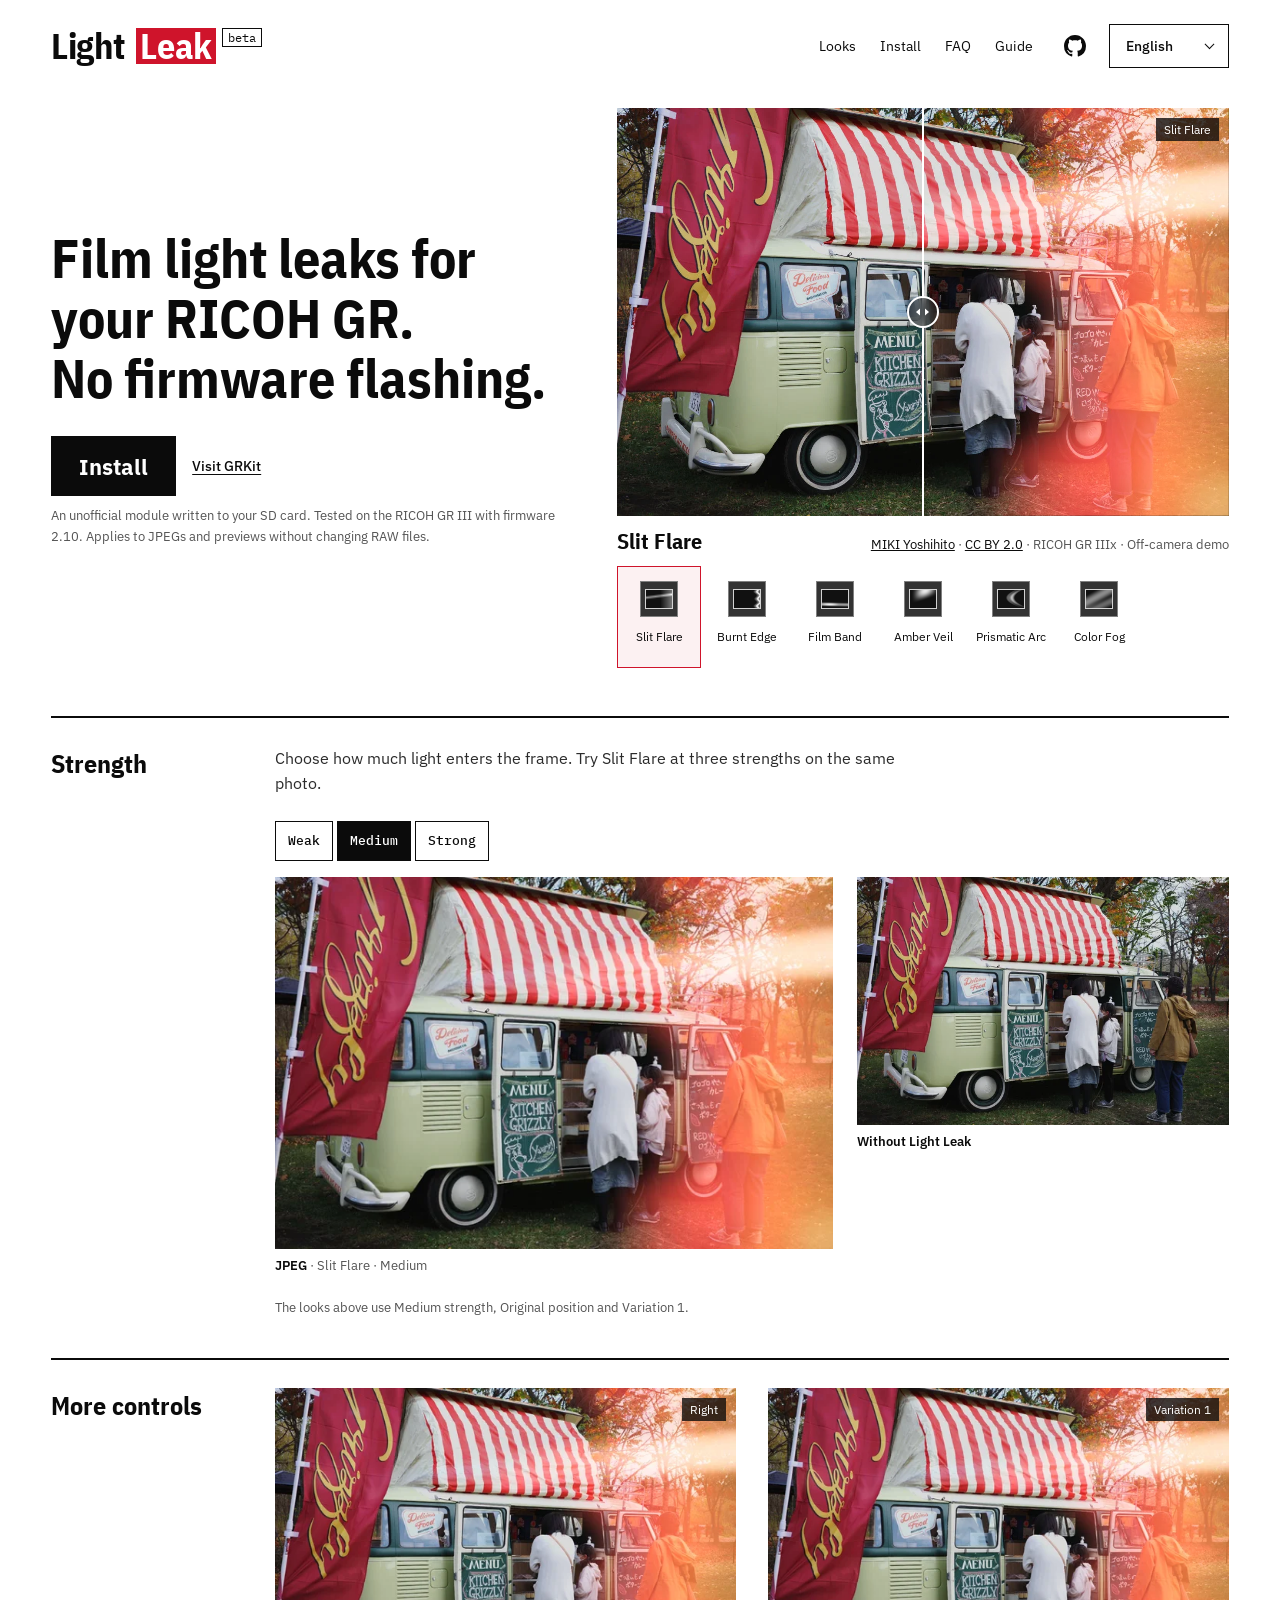
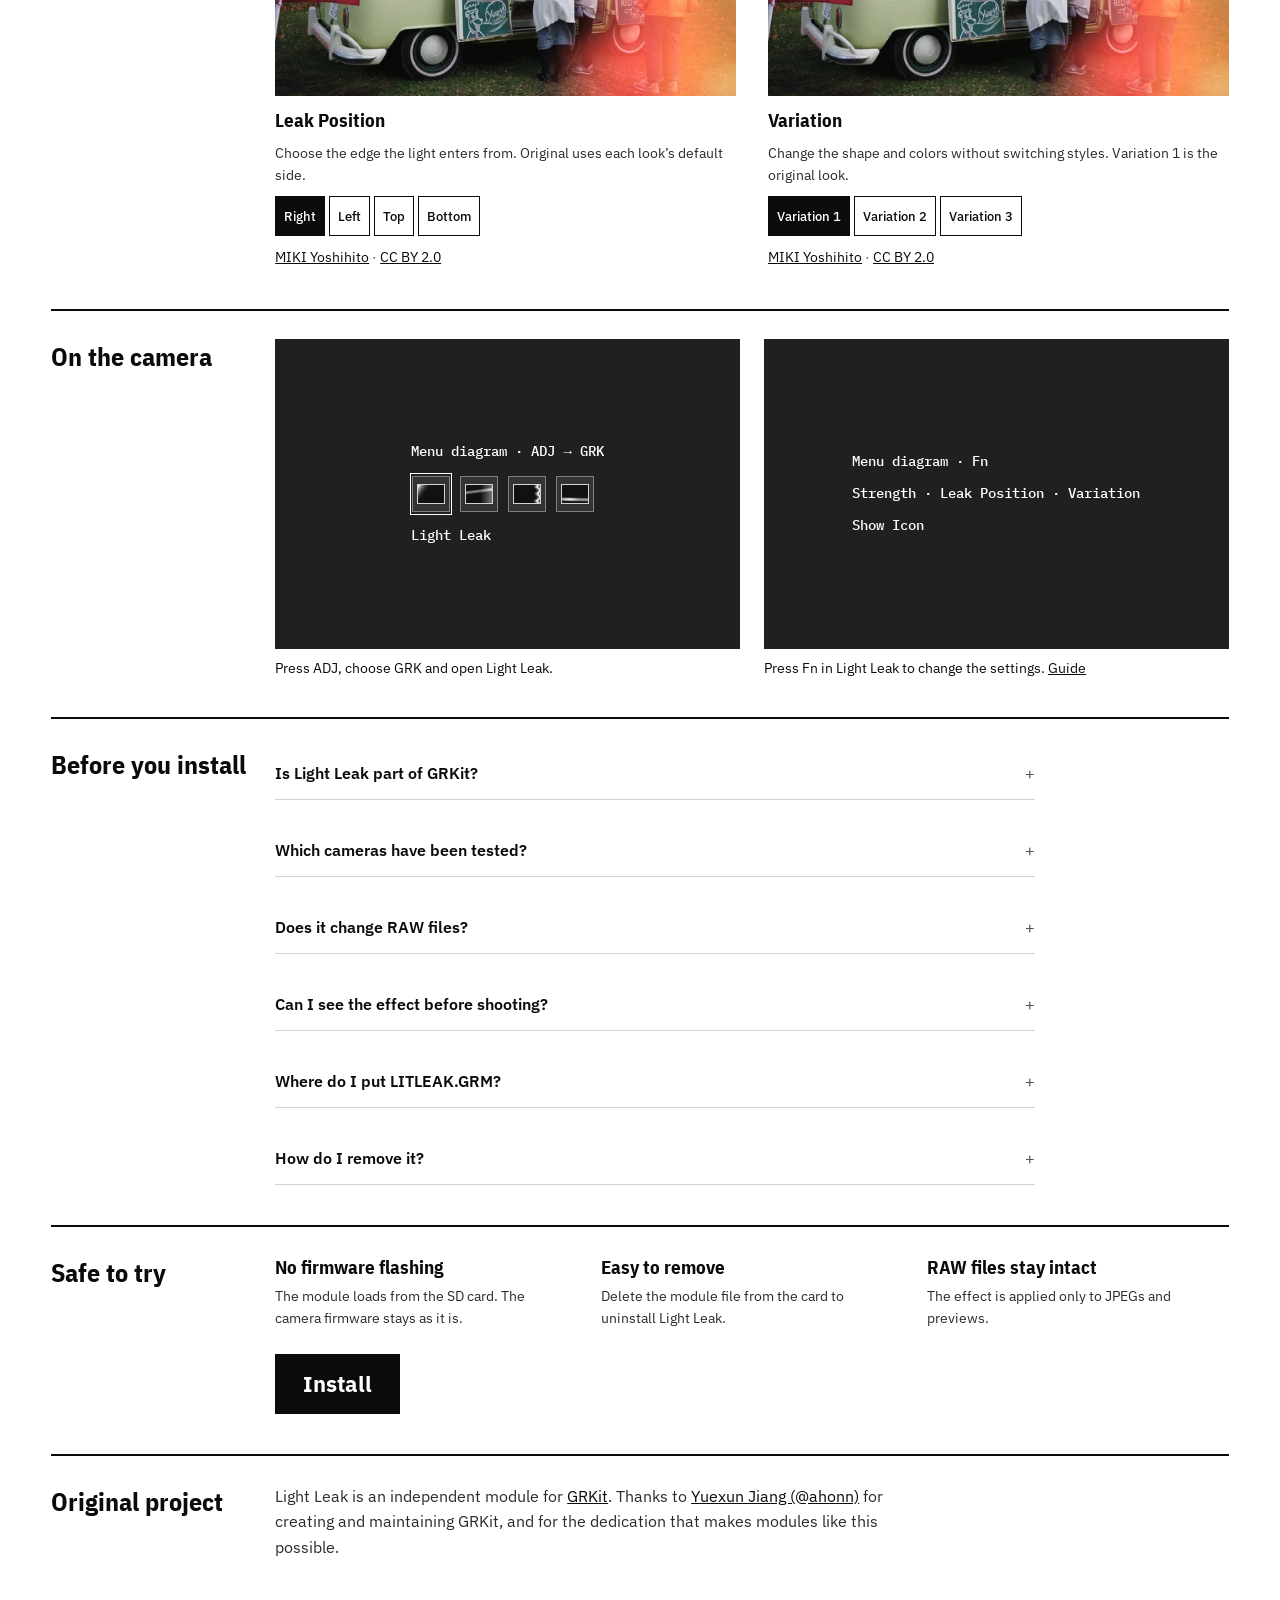
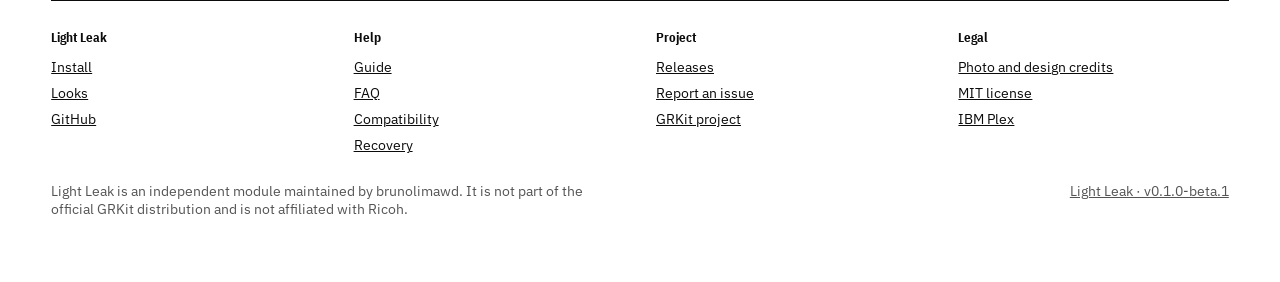
==== commit 200f984c: "feat(site): credit the original GRKit project" ====
--- a/index.html
+++ b/index.html
@@ -2,6 +2,13 @@
 <html lang="en">
 <head>
   <meta charset="utf-8">
+  <!-- Google Tag Manager -->
+  <script>(function(w,d,s,l,i){w[l]=w[l]||[];w[l].push({'gtm.start':
+  new Date().getTime(),event:'gtm.js'});var f=d.getElementsByTagName(s)[0],
+  j=d.createElement(s),dl=l!='dataLayer'?'&l='+l:'';j.async=true;j.src=
+  'https://www.googletagmanager.com/gtm.js?id='+i+dl;f.parentNode.insertBefore(j,f);
+  })(window,document,'script','dataLayer','GTM-52MK6S86');</script>
+  <!-- End Google Tag Manager -->
   <meta name="viewport" content="width=device-width, initial-scale=1">
   <title>Light Leak for GRKit — film light leaks on RICOH GR III</title>
   <meta name="description" content="Light Leak is an unofficial GRKit module that adds six film-inspired light leaks to in-camera JPEGs. See examples, compatibility and installation instructions.">
@@ -29,6 +36,10 @@
   <script defer src="./assets/site.js"></script>
 </head>
 <body class="page">
+  <!-- Google Tag Manager (noscript) -->
+  <noscript><iframe src="https://www.googletagmanager.com/ns.html?id=GTM-52MK6S86"
+  height="0" width="0" style="display:none;visibility:hidden" title="Google Tag Manager"></iframe></noscript>
+  <!-- End Google Tag Manager (noscript) -->
   <a class="skip" href="#main">Skip to content</a>
   <header class="masthead">
     <div class="masthead-top">
@@ -62,7 +73,10 @@
       <div class="landing-copy">
         <h1 class="lead" id="hero-title"><span class="lead-line">Film light leaks for your RICOH GR.</span> <span class="lead-line">No firmware flashing.</span></h1>
         <div class="landing-action">
-          <a class="download landing-install" href="install/">Install</a>
+          <div class="landing-action-links">
+            <a class="download landing-install" href="install/">Install</a>
+            <a class="landing-upstream" href="https://grkit.app/">Visit GRKit</a>
+          </div>
           <p class="note">An unofficial module written to your SD card. Tested on the RICOH GR III with firmware 2.10. Applies to JPEGs and previews without changing RAW files.</p>
         </div>
       </div>
@@ -208,6 +222,13 @@
         <a class="download landing-install landing-safe-install" href="install/">Install</a>
       </div>
     </section>
+
+    <section class="section" id="original-project" aria-labelledby="original-project-title">
+      <h2 id="original-project-title">Original project</h2>
+      <div class="section-body">
+        <p class="landing-text">Light Leak is an independent module for <a href="https://grkit.app/">GRKit</a>. Thanks to <a href="https://github.com/ahonn">Yuexun Jiang (@ahonn)</a> for creating and maintaining GRKit, and for the dedication that makes modules like this possible.</p>
+      </div>
+    </section>
   </main>
 
   <footer class="footer">
--- a/assets/site.css
+++ b/assets/site.css
@@ -177,6 +177,8 @@
 .landing-copy .lead { margin: 0; font: 700 clamp(30px, 4.2vw, 56px)/1.12 var(--display); max-width: 16em; }
 .landing-copy .lead-line { display: block; }
 .landing-action { display: flex; flex-direction: column; align-items: flex-start; gap: 10px; max-width: 34em; }
+.landing-action-links { display: flex; flex-wrap: wrap; align-items: center; gap: 8px 16px; }
+.landing-upstream { display: inline-flex; align-items: center; min-height: 44px; font-size: 14px; font-weight: 500; text-underline-offset: 3px; }
 .landing-install { display: inline-flex; align-items: center; text-decoration: none; }
 .landing-install:hover { color: var(--paper); background: var(--ink-2); }
 .landing-safe-install { align-self: flex-start; }
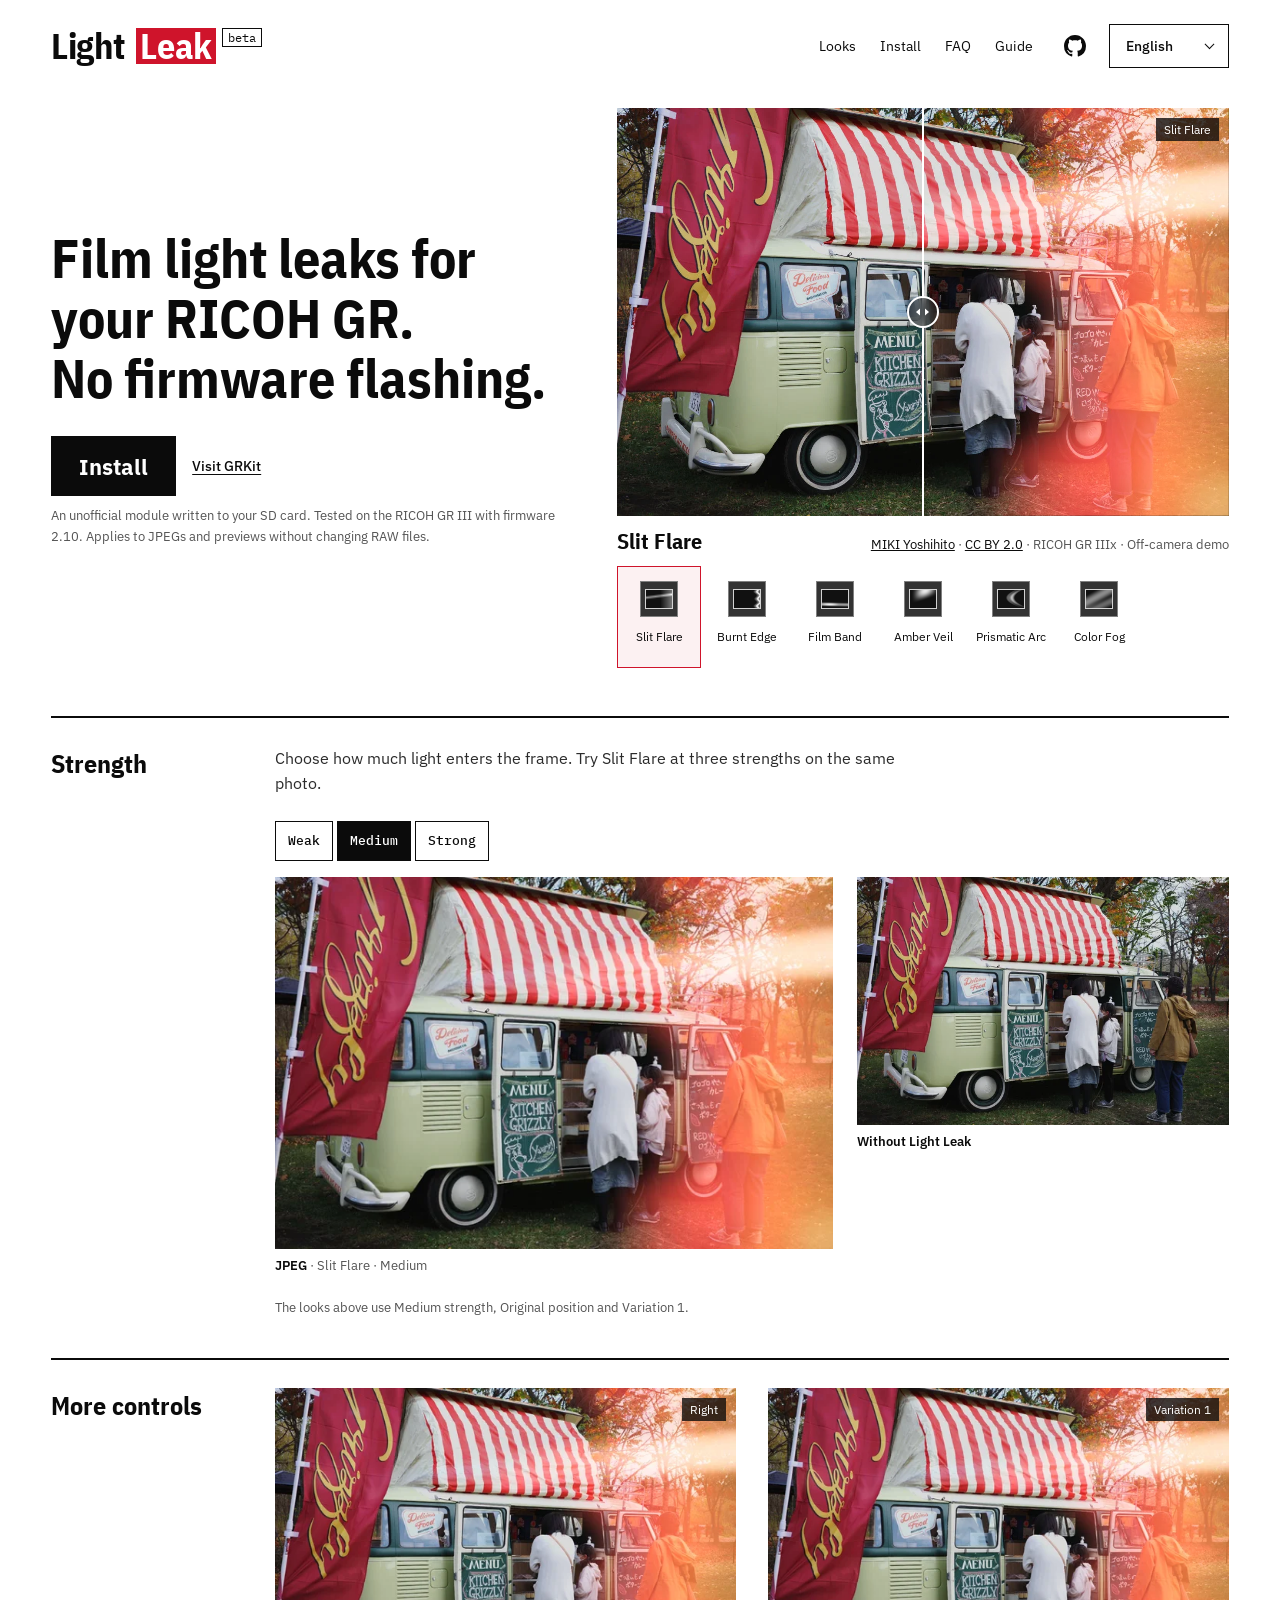
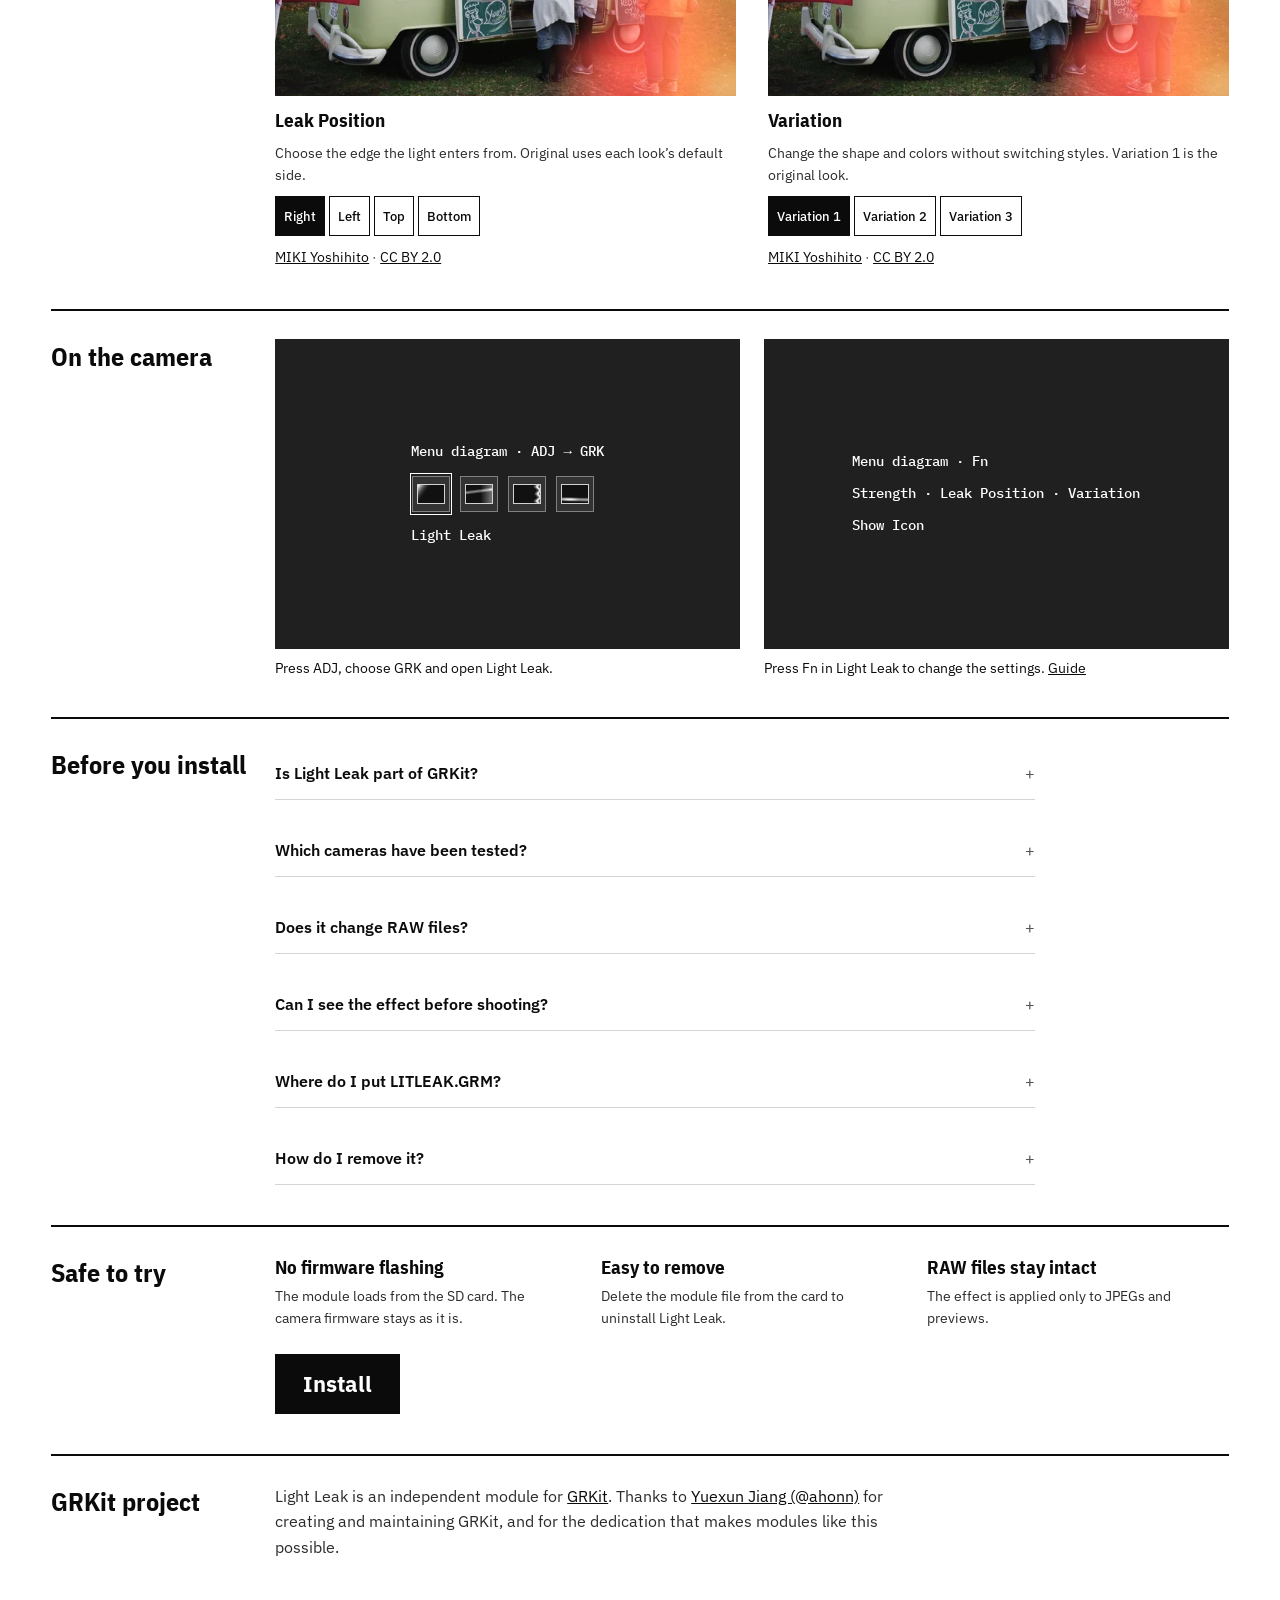
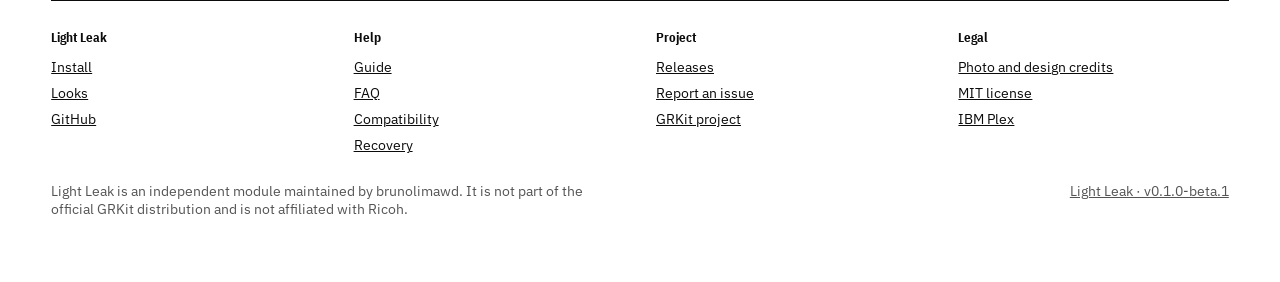
==== commit 1cfcfe16: "feat(site): add Google Search Console verification" ====
--- a/index.html
+++ b/index.html
@@ -10,6 +10,7 @@
   })(window,document,'script','dataLayer','GTM-52MK6S86');</script>
   <!-- End Google Tag Manager -->
   <meta name="viewport" content="width=device-width, initial-scale=1">
+  <meta name="google-site-verification" content="WY7yHssscdXgSWYU2ULRGTT_V7PKsHe5BuMh1zgmBQY" />
   <title>Light Leak for GRKit — film light leaks on RICOH GR III</title>
   <meta name="description" content="Light Leak is an unofficial GRKit module that adds six film-inspired light leaks to in-camera JPEGs. See examples, compatibility and installation instructions.">
   <link rel="canonical" href="https://brunolimawd.github.io/grkit-light-leak/">
@@ -224,7 +225,7 @@
     </section>
 
     <section class="section" id="original-project" aria-labelledby="original-project-title">
-      <h2 id="original-project-title">Original project</h2>
+      <h2 id="original-project-title">GRKit project</h2>
       <div class="section-body">
         <p class="landing-text">Light Leak is an independent module for <a href="https://grkit.app/">GRKit</a>. Thanks to <a href="https://github.com/ahonn">Yuexun Jiang (@ahonn)</a> for creating and maintaining GRKit, and for the dedication that makes modules like this possible.</p>
       </div>
